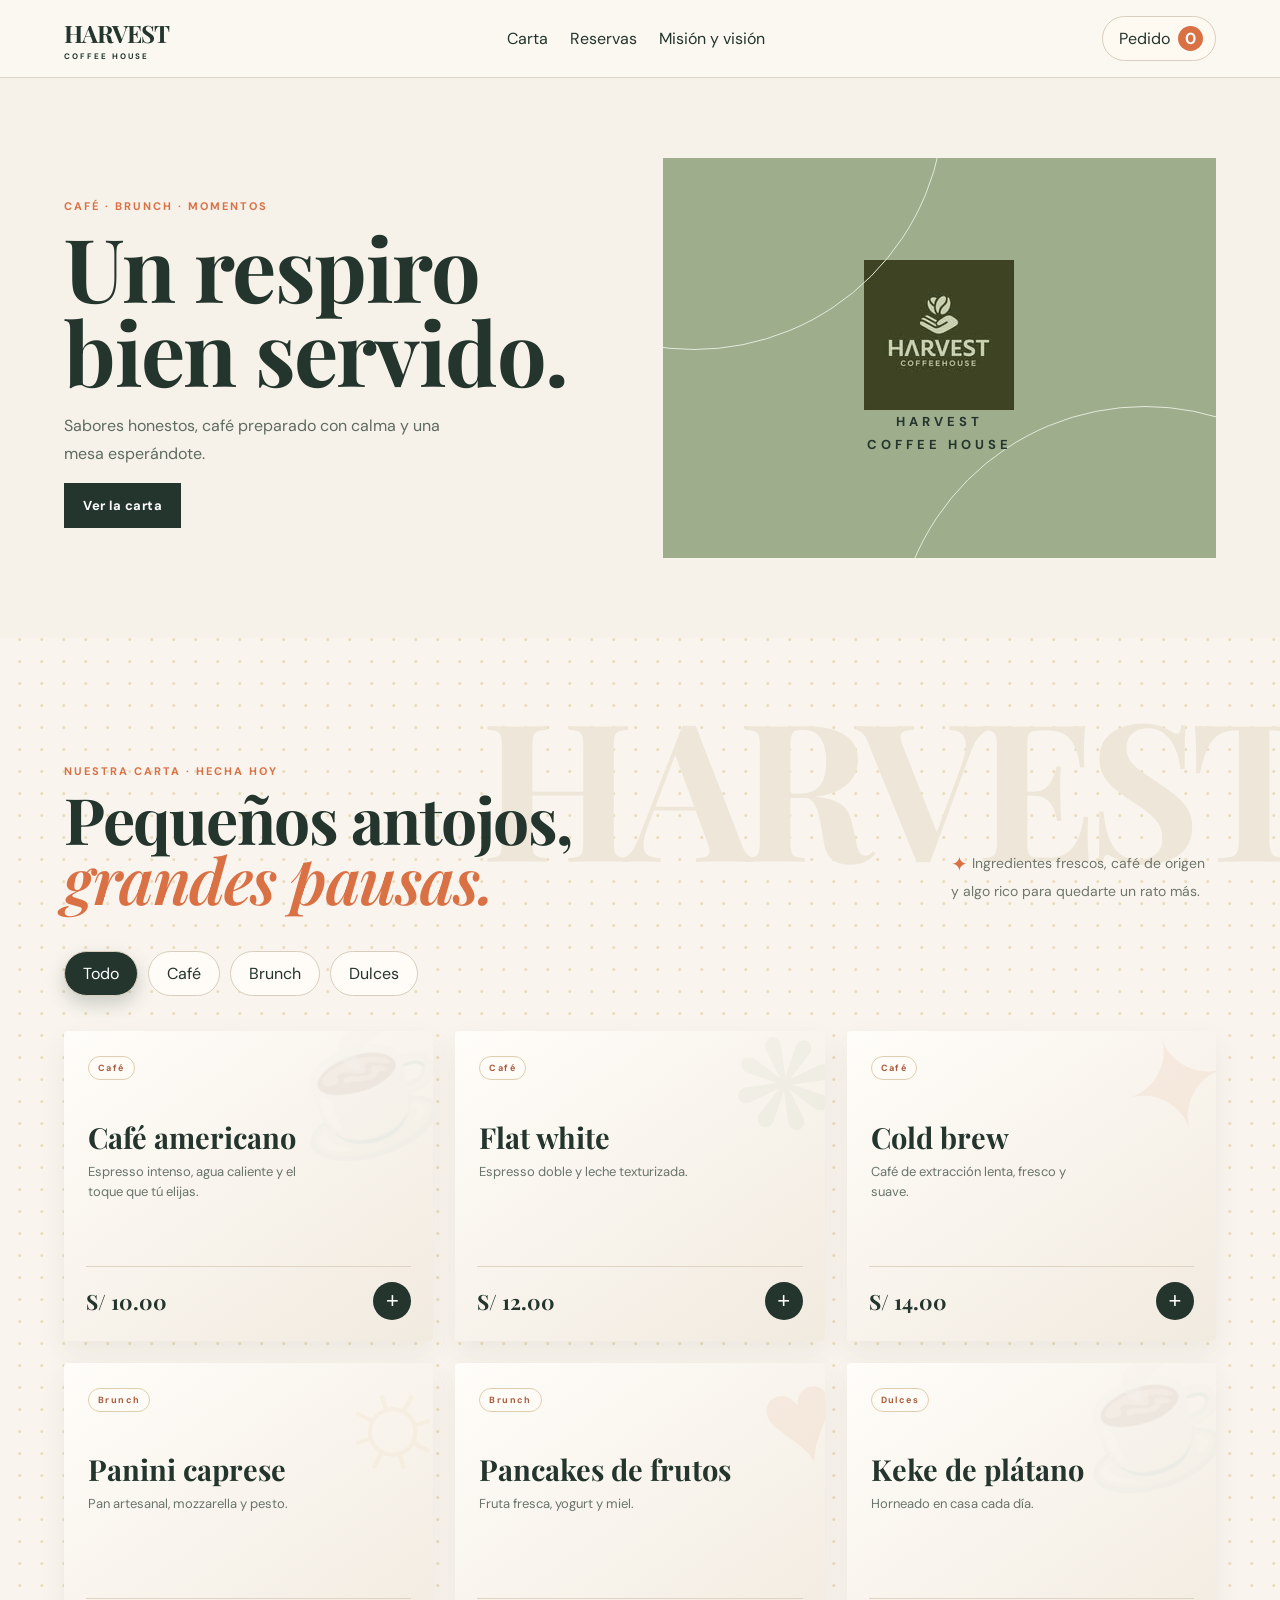
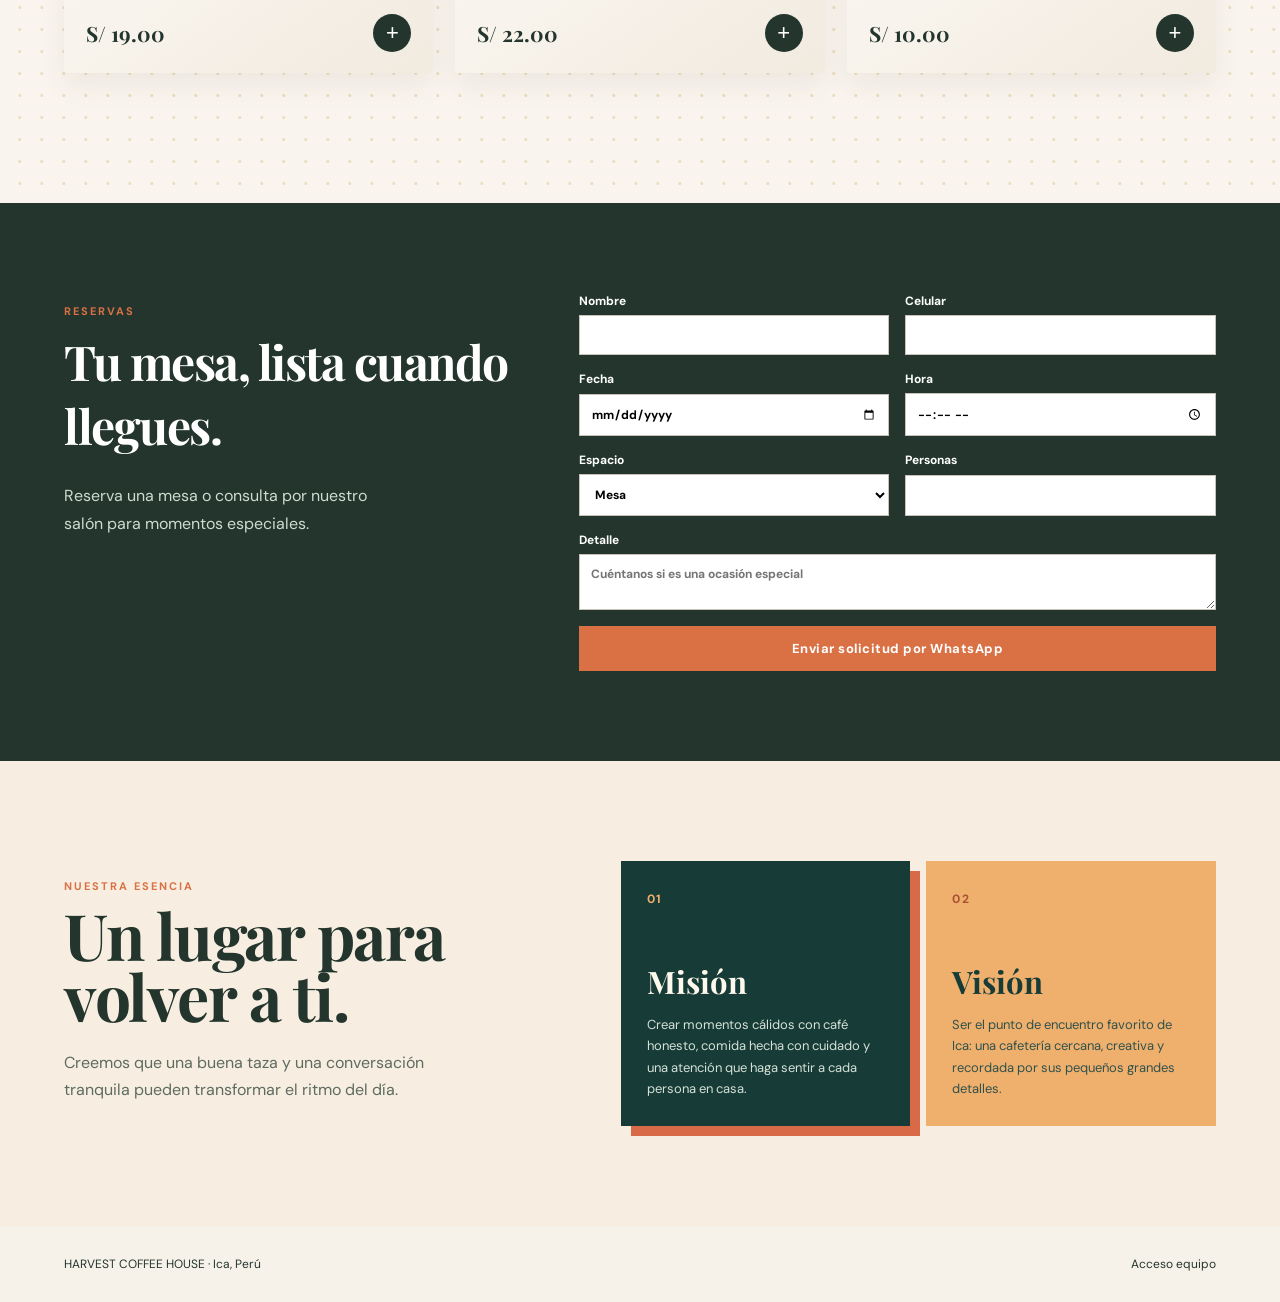
==== public/index.html @ 097f65af "Ajusta navegación e identidad de Harvest" ====
<!doctype html><html lang="es"><head><meta charset="utf-8"><meta name="viewport" content="width=device-width,initial-scale=1"><title>Harvest · Coffee House</title><link rel="stylesheet" href="style.css"><link rel="stylesheet" href="menu-premium.css"><link rel="stylesheet" href="order-flow.css?v=20260919-3"><link rel="stylesheet" href="mission.css?v=20260919-2"><script src="config.js"></script><script defer src="client.js?v=20260919-3"></script></head><body><header><a class="brand" href="#inicio">HARVEST<span>COFFEE HOUSE</span></a><nav><a href="#carta">Carta</a><a href="#reservas">Reservas</a><a href="#mision-vision">Misión y visión</a></nav><button class="cart-open" id="cart-open">Pedido <b id="cart-count">0</b></button></header><main><section id="inicio" class="hero"><div><p class="eyebrow">CAFÉ · BRUNCH · MOMENTOS</p><h1>Un respiro<br>bien servido.</h1><p>Sabores honestos, café preparado con calma y una mesa esperándote.</p><a class="button" href="#carta">Ver la carta</a></div><div class="hero-art"><img class="brand-profile" src="harvest-profile.jpg" alt="Logo de Harvest Coffee House"><i>HARVEST<br>COFFEE HOUSE</i></div></section><section id="carta" class="menu-section"><div class="menu-top"><div><p class="eyebrow">NUESTRA CARTA · HECHA HOY</p><h2>Pequeños antojos,<br><em>grandes pausas.</em></h2></div><p class="menu-note"><span>✦</span> Ingredientes frescos, café de origen y algo rico para quedarte un rato más.</p></div><div class="filters" id="filters"></div><div class="menu-grid" id="menu"><p>Cargando carta…</p></div></section><section id="reservas" class="booking"><div><p class="eyebrow">RESERVAS</p><h2>Tu mesa, lista cuando llegues.</h2><p>Reserva una mesa o consulta por nuestro salón para momentos especiales.</p></div><form id="booking-form"><label>Nombre<input name="nombre" required maxlength="100"></label><label>Celular<input name="telefono" inputmode="tel" required maxlength="15"></label><label>Fecha<input name="fecha" type="date" required></label><label>Hora<input name="hora" type="time" required></label><label>Espacio<select name="tipo"><option value="mesa">Mesa</option><option value="salon">Salón completo</option></select></label><label>Personas<input name="personas" type="number" min="1" max="100" required></label><label class="wide">Detalle<textarea name="detalle" maxlength="400" placeholder="Cuéntanos si es una ocasión especial"></textarea></label><button class="button">Enviar solicitud por WhatsApp</button></form></section><section id="mision-vision" class="mission"><div><p class="eyebrow">NUESTRA ESENCIA</p><h2>Un lugar para<br>volver a ti.</h2><p>Creemos que una buena taza y una conversación tranquila pueden transformar el ritmo del día.</p></div><div class="mission-cards"><article><span>01</span><h3>Misión</h3><p>Crear momentos cálidos con café honesto, comida hecha con cuidado y una atención que haga sentir a cada persona en casa.</p></article><article><span>02</span><h3>Visión</h3><p>Ser el punto de encuentro favorito de Ica: una cafetería cercana, creativa y recordada por sus pequeños grandes detalles.</p></article></div></section></main><footer>HARVEST COFFEE HOUSE · Ica, Perú <a href="admin.html">Acceso equipo</a></footer><aside class="cart" id="cart" hidden><div class="cart-head"><h2>Tu pedido</h2><button id="cart-close" aria-label="Cerrar carrito">×</button></div><div id="cart-items"></div><p class="cart-total">Total estimado <strong id="cart-total">S/ 0.00</strong></p><section id="checkout-details" hidden><label>Tu nombre<input id="order-name" maxlength="100" placeholder="Opcional"></label><div id="service-options" class="checkout-options"><p>¿Cómo deseas tu pedido?</p><div class="choice-row"><label><input type="radio" name="service" value="En mesa" checked> En mesa</label><label><input type="radio" name="service" value="Para llevar"> Para llevar</label></div><label id="table-field">Número de mesa<input id="table-number" inputmode="numeric" maxlength="8" placeholder="Ej. 04"></label><p>Método de pago</p><div class="choice-row"><label><input type="radio" name="payment" value="Yape" checked> Yape</label><label><input type="radio" name="payment" value="Plin"> Plin</label><label><input type="radio" name="payment" value="Efectivo"> Efectivo</label></div></div></section><button class="button" id="send-order" disabled>Revisar pedido</button><small>Revisarás tu pedido antes de abrir WhatsApp.</small></aside><dialog id="customizer" class="order-dialog"><form id="customizer-form"><button type="button" class="dialog-close" id="customizer-cancel" aria-label="Cerrar">×</button><p class="eyebrow">PERSONALIZA TU BEBIDA</p><h2 id="customizer-title"></h2><p id="customizer-price"></p><div class="option-grid"><fieldset><legend>Temperatura</legend><label><input type="radio" name="temperature" value="Caliente" checked> Caliente</label><label><input type="radio" name="temperature" value="Frío"> Frío</label></fieldset><fieldset><legend>Tamaño</legend><label><input type="radio" name="size" value="Mediano" checked> Mediano</label><label><input type="radio" name="size" value="Grande"> Grande + S/ 3</label></fieldset><fieldset><legend>Tipo de leche</legend><label><input type="radio" name="milk" value="Sin leche" checked> Sin leche</label><label><input type="radio" name="milk" value="Leche entera"> Entera</label><label><input type="radio" name="milk" value="Leche vegetal"> Vegetal + S/ 2</label></fieldset><fieldset><legend>Dulzor</legend><label><input type="radio" name="sugar" value="Sin azúcar" checked> Sin azúcar</label><label><input type="radio" name="sugar" value="Con azúcar"> Con azúcar</label></fieldset><fieldset><legend>Adicionales <small>(elige todos los que quieras)</small></legend><label><input type="checkbox" name="extras" value="Shot extra"> Shot extra + S/ 2</label><label><input type="checkbox" name="extras" value="Crema batida"> Crema batida + S/ 1.50</label></fieldset></div><button class="button" type="submit">Añadir al carrito</button></form></dialog><dialog id="confirm-order" class="confirm-dialog"><p class="eyebrow">TODO LISTO</p><h2>¿Enviar este pedido?</h2><p id="confirmation-summary"></p><p class="confirm-note">Abriremos WhatsApp con el detalle completo para que lo confirmes con Harvest.</p><div><button class="button secondary" id="confirmation-cancel">Seguir editando</button><button class="button" id="confirmation-send">Sí, abrir WhatsApp</button></div></dialog><div id="toast" class="toast" hidden aria-live="polite"></div></body></html>
---- public/style.css ----
@import url('https://fonts.googleapis.com/css2?family=DM+Sans:wght@400;500;700&family=Playfair+Display:wght@600;700&display=swap');:root{--ink:#23352d;--cream:#f7f2e9;--sage:#9eae8d;--moss:#53644a;--orange:#d97145;--line:#ded6c9}*{box-sizing:border-box}body{margin:0;background:var(--cream);color:var(--ink);font:16px 'DM Sans',sans-serif}header,main>section,footer{padding-left:max(5vw,24px);padding-right:max(5vw,24px)}header{height:78px;display:flex;align-items:center;justify-content:space-between;border-bottom:1px solid var(--line);background:#fbf8f2;position:sticky;top:0;z-index:5}.brand{color:var(--ink);font:700 24px 'Playfair Display';text-decoration:none;letter-spacing:-1px}.brand span{font:700 8px 'DM Sans';letter-spacing:2px;display:block;margin-top:2px}nav{display:flex;gap:22px}nav a,footer a{color:inherit;text-decoration:none}.cart-open,.filters button{border:0;background:transparent;color:var(--ink);font:inherit;cursor:pointer}.cart-open b{background:var(--orange);color:white;border-radius:20px;padding:2px 7px}.hero{min-height:560px;display:grid;grid-template-columns:1fr 1fr;align-items:center;gap:45px}.eyebrow{font-size:11px;font-weight:700;letter-spacing:2px;color:var(--orange)}h1,h2{font-family:'Playfair Display';letter-spacing:-1.5px}h1{font-size:clamp(48px,7vw,88px);line-height:.95;margin:12px 0 20px}h2{font-size:clamp(32px,4vw,48px);margin:8px 0 25px}.hero p:not(.eyebrow){max-width:390px;color:#5e6b60;line-height:1.7}.button{display:inline-block;border:0;border-radius:0;padding:14px 19px;background:var(--ink);color:#fff;font:700 13px 'DM Sans';letter-spacing:.5px;cursor:pointer;text-decoration:none}.hero-art{height:400px;background:var(--sage);display:grid;place-content:center;text-align:center;position:relative;overflow:hidden}.hero-art:before,.hero-art:after{content:'';position:absolute;border:1px solid #e4e9d9;border-radius:50%;width:500px;height:500px}.hero-art:before{top:-310px;left:-220px}.hero-art:after{bottom:-350px;right:-180px}.hero-art span{font-size:120px;position:relative;z-index:1}.hero-art i{font:700 13px 'DM Sans';letter-spacing:4px;font-style:normal;line-height:1.8;position:relative;z-index:1}.menu-section{padding-top:90px;padding-bottom:100px;background:#fbf8f2}.filters{display:flex;gap:9px;flex-wrap:wrap;margin-bottom:30px}.filters button{padding:8px 14px;border:1px solid var(--line)}.filters button.active{background:var(--ink);color:#fff}.menu-grid{display:grid;grid-template-columns:repeat(3,1fr);gap:18px}.product{border:1px solid var(--line);padding:22px;background:#fff}.product .tag{font-size:10px;letter-spacing:1px;color:var(--orange);font-weight:700}.product h3{font:700 23px 'Playfair Display';margin:12px 0 6px}.product p{color:#69746b;font-size:13px;min-height:38px}.product footer{padding:15px 0 0;display:flex;justify-content:space-between;align-items:center}.product button{border:0;background:var(--sage);padding:8px 12px;cursor:pointer}.booking{background:var(--ink);color:#fff;padding-top:90px;padding-bottom:90px;display:grid;grid-template-columns:1fr 1.4fr;gap:60px}.booking p:not(.eyebrow){color:#cfdbcf;max-width:340px;line-height:1.7}.booking form{display:grid;grid-template-columns:1fr 1fr;gap:16px}.booking label,.cart label,.auth label{display:grid;gap:6px;font-size:12px;font-weight:700}.booking .wide{grid-column:1/-1}.booking input,.booking select,.booking textarea,.cart input,.auth input,#fields input,#fields select,#fields textarea{border:1px solid #c8c2b8;background:#fff;padding:11px;width:100%;font:inherit}.booking .button{grid-column:1/-1;background:var(--orange)}footer{padding-top:30px;padding-bottom:30px;display:flex;justify-content:space-between;font-size:12px}.cart{position:fixed;z-index:8;right:0;top:0;width:min(430px,100%);height:100vh;background:#fff;padding:25px;box-shadow:-10px 0 30px #0002}.cart-head{display:flex;justify-content:space-between;align-items:center;border-bottom:1px solid var(--line);padding-bottom:12px}.cart-head h2{font-size:30px;margin:0}.cart-head button{border:0;background:none;font-size:28px;cursor:pointer}.cart-row{display:flex;justify-content:space-between;gap:10px;padding:14px 0;border-bottom:1px solid var(--line)}.cart-row button{border:0;background:none;color:#b34b38;cursor:pointer}.cart-total{font-size:17px}.cart-total strong{float:right}.cart small{display:block;margin-top:12px;color:#69746b}.admin-body{background:#eef0e9}.auth{width:min(430px,90vw);margin:12vh auto}.auth h1{font-size:48px}.auth form,#fields{display:grid;gap:16px}.sidebar{position:fixed;inset:0 auto 0 0;width:245px;background:var(--ink);color:#fff;padding:30px;display:flex;flex-direction:column}.sidebar .brand{color:#fff}.sidebar nav{display:grid;gap:5px;margin-top:30px}.sidebar nav button,.sidebar>button{border:0;background:transparent;color:#d7e1d5;text-align:left;padding:10px;cursor:pointer;font:inherit}.sidebar nav button.active{background:#ffffff17;color:#fff}.sidebar>button{margin-top:auto}.dashboard{margin-left:245px;padding:40px;max-width:1500px}.dashboard header{position:static;background:transparent;height:auto;padding:0 0 35px;border:0}.dashboard h1{font-size:46px;margin:4px 0}.metrics{display:grid;grid-template-columns:repeat(4,1fr);gap:16px}.metric,.panel{background:#fff;padding:22px;border:1px solid #d9ded5}.metric span{font-size:12px;color:#69746b}.metric strong{display:block;font:700 30px 'Playfair Display';margin-top:14px}.panel{margin-top:20px}.panel table{width:100%;border-collapse:collapse;font-size:13px}.panel th,.panel td{text-align:left;padding:12px;border-bottom:1px solid #edf0eb}.panel button{border:0;background:#e4eadf;padding:7px;cursor:pointer}dialog{border:0;padding:28px;width:min(500px,94vw)}dialog::backdrop{background:#0007}@media(max-width:760px){header nav{display:none}.hero,.booking{grid-template-columns:1fr}.hero{padding-top:40px;padding-bottom:40px}.hero-art{height:250px}.menu-grid{grid-template-columns:1fr}.booking form{grid-template-columns:1fr}.metrics{grid-template-columns:1fr 1fr}.sidebar{position:static;width:auto}.dashboard{margin:0;padding:22px}.sidebar nav{display:flex;overflow:auto}.sidebar>button{margin-top:10px}#app{display:block}}
---- public/menu-premium.css ----
.menu-section{position:relative;overflow:hidden;padding-top:115px;padding-bottom:130px;background:radial-gradient(circle at 90% 7%,#eadcbd 0 1px,transparent 2px) 0 0/22px 22px,#f9f5ee}.menu-section:before{content:'HARVEST';position:absolute;right:-28px;top:48px;color:#eee6d9;font:700 clamp(80px,15vw,220px)/1 'Playfair Display';letter-spacing:-10px;pointer-events:none}.menu-top{position:relative;z-index:1;display:flex;justify-content:space-between;align-items:end;gap:40px;margin-bottom:42px}.menu-top h2{font-size:clamp(42px,5vw,72px);line-height:.94;margin:10px 0 0}.menu-top h2 em{color:var(--orange);font-weight:600}.menu-note{max-width:265px;margin:0 0 7px;color:#6f766a;line-height:1.6;font-size:14px}.menu-note span{color:var(--orange);font-size:20px;vertical-align:middle}.filters{position:relative;z-index:1;gap:10px;margin-bottom:35px}.filters button{border-radius:999px;border:1px solid #d8cebd;background:#fffcf7;padding:11px 18px;transition:.25s transform,.25s background,.25s box-shadow}.filters button:hover{transform:translateY(-2px);box-shadow:0 7px 14px #514b3b14}.filters button.active{background:var(--ink);box-shadow:0 8px 18px #23352d36}.menu-grid{position:relative;z-index:1;gap:22px}.product{position:relative;overflow:hidden;min-height:310px;border:0;border-radius:4px;padding:24px;background:linear-gradient(145deg,#fffdf9,#f1eadf);box-shadow:0 12px 28px #453a2512;transition:transform .35s cubic-bezier(.2,.8,.2,1),box-shadow .35s;animation:menuIn .55s both}.product:nth-child(2){animation-delay:.07s}.product:nth-child(3){animation-delay:.14s}.product:nth-child(4){animation-delay:.21s}.product:nth-child(5){animation-delay:.28s}.product:before{content:'☕';position:absolute;right:-14px;top:-28px;font-size:128px;opacity:.08;transform:rotate(-17deg);transition:transform .45s}.product:nth-child(2):before{content:'❋';color:#9eae8d}.product:nth-child(3):before{content:'✦';color:#d97145}.product:nth-child(4):before{content:'☼';color:#e0b669}.product:nth-child(5):before{content:'♥';color:#d97145}.product:hover{transform:translateY(-9px) rotate(-.25deg);box-shadow:0 25px 45px #453a2522}.product:hover:before{transform:rotate(7deg) scale(1.12)}.product .tag{position:relative;z-index:1;display:inline-flex;border:1px solid #dfcdae;border-radius:20px;padding:5px 9px;background:#fffcf8;color:#a95c3d;font-size:9px;letter-spacing:1.4px}.product h3{position:relative;z-index:1;font-size:29px;line-height:1;margin:43px 0 10px}.product p{position:relative;z-index:1;max-width:235px;margin:0;line-height:1.55}.product footer{position:absolute;z-index:1;right:22px;bottom:21px;left:22px;border-top:1px solid #dfd4c3;padding:15px 0 0}.product footer strong{font:700 21px 'Playfair Display'}.product button{border-radius:50%;width:38px;height:38px;padding:0;background:var(--ink);color:#fff;font-size:0;transition:transform .25s,background .25s}.product button:after{content:'+';font-size:22px;font-weight:400}.product button:hover{background:var(--orange);transform:rotate(90deg) scale(1.08)}.cart-open{display:flex;align-items:center;gap:8px;border:1px solid #d8cebd;border-radius:999px!important;padding:9px 12px 9px 16px!important;background:#fffaf1!important;transition:transform .2s,box-shadow .2s}.cart-open:hover{transform:translateY(-2px);box-shadow:0 8px 15px #453a2518}.cart-open b{min-width:23px;text-align:center}.cart{background:#fffdf9;animation:cartIn .35s cubic-bezier(.2,.8,.2,1);box-shadow:-18px 0 48px #1d291b24}.cart .button{width:100%;background:var(--orange)}@keyframes menuIn{from{opacity:0;transform:translateY(24px)}to{opacity:1;transform:translateY(0)}}@keyframes cartIn{from{transform:translateX(100%)}to{transform:translateX(0)}}@media(max-width:760px){.menu-section{padding-top:75px;padding-bottom:80px}.menu-top{display:block}.menu-note{margin-top:20px}.product{min-height:270px}.product h3{margin-top:32px}}@media(prefers-reduced-motion:reduce){.product,.cart{animation:none}.product,.product:before,.filters button,.product button{transition:none}}
---- public/order-flow.css ----
.checkout-options{margin:20px 30px 0;padding-top:16px;border-top:1px solid #ded6c9}.checkout-options p{font-size:12px;font-weight:700;margin:0 0 9px}.choice-row{display:flex;gap:12px;flex-wrap:wrap;margin-bottom:15px}.choice-row label,.checkout-options>label{font-size:12px}.checkout-options input[type="radio"]{width:auto;padding:0}.checkout-options>label input{margin-top:5px}.cart #checkout-details>label{margin:0 30px}.cart #send-order:disabled{opacity:.5;cursor:not-allowed}.order-dialog,.confirm-dialog{position:relative;border:0;border-radius:14px;background:#fffaf2;color:#23352d;box-shadow:0 24px 70px #0004}.order-dialog form{display:grid;gap:15px}.order-dialog h2,.confirm-dialog h2{margin:0;font-size:34px}.order-dialog p{margin:0;color:#69746b}.dialog-close{position:absolute;right:16px;top:14px;width:34px;height:34px;border:0;border-radius:50%;background:#ece3d5;font-size:22px;cursor:pointer}.option-grid{display:grid;grid-template-columns:1fr 1fr;gap:10px}.option-grid fieldset{margin:0;padding:11px;border:1px solid #ded6c9;border-radius:8px;display:grid;gap:7px}.option-grid legend{padding:0 4px;font:700 11px 'DM Sans';color:#d97145}.option-grid label{font-size:12px}.option-grid input{accent-color:#23352d}.order-dialog .button{width:100%;border-radius:999px}.confirm-dialog p{color:#5e6b60;line-height:1.5}.confirm-dialog>div{display:flex;gap:10px;flex-wrap:wrap;margin-top:20px}.confirm-dialog .button{border-radius:999px}.confirm-dialog .secondary{background:#e8dfd2;color:#23352d}.toast{position:fixed;z-index:20;right:24px;bottom:24px;background:#23352d;color:#fff;padding:14px 18px;border-radius:999px;box-shadow:0 12px 28px #0003;animation:toast-in .25s ease-out}@keyframes toast-in{from{transform:translateY(12px);opacity:0}to{transform:translateY(0);opacity:1}}@media(max-width:760px){.option-grid{grid-template-columns:1fr}.checkout-options,.cart #checkout-details>label{margin-left:25px;margin-right:25px}.toast{right:14px;bottom:14px;left:14px;text-align:center}}
---- public/mission.css ----
.mission{display:grid;grid-template-columns:.9fr 1.1fr;gap:70px;align-items:center;padding-top:100px;padding-bottom:100px;background:#f7eee1}.mission h2{font-size:clamp(42px,5vw,70px);line-height:.96;margin:10px 0 22px}.mission>div>p:not(.eyebrow){max-width:380px;color:#5e6b60;line-height:1.7}.mission-cards{display:grid;grid-template-columns:1fr 1fr;gap:16px}.mission-cards article{min-height:250px;padding:26px;background:#173c37;color:#fff8ed;box-shadow:10px 10px 0 #d96a48}.mission-cards article+article{background:#efb06d;color:#173c37;box-shadow:none}.mission-cards span{font:700 12px 'DM Sans';letter-spacing:1.5px;color:#efb06d}.mission-cards article+article span{color:#a95035}.mission-cards h3{font:700 31px 'Playfair Display';margin:52px 0 12px}.mission-cards p{margin:0;font-size:13px;line-height:1.65;color:#d5e1d7}.mission-cards article+article p{color:#31514c}@media(max-width:760px){.mission{grid-template-columns:1fr;gap:36px;padding-top:75px;padding-bottom:75px}.mission-cards{grid-template-columns:1fr}.mission-cards article{min-height:0}.mission-cards h3{margin-top:32px}}
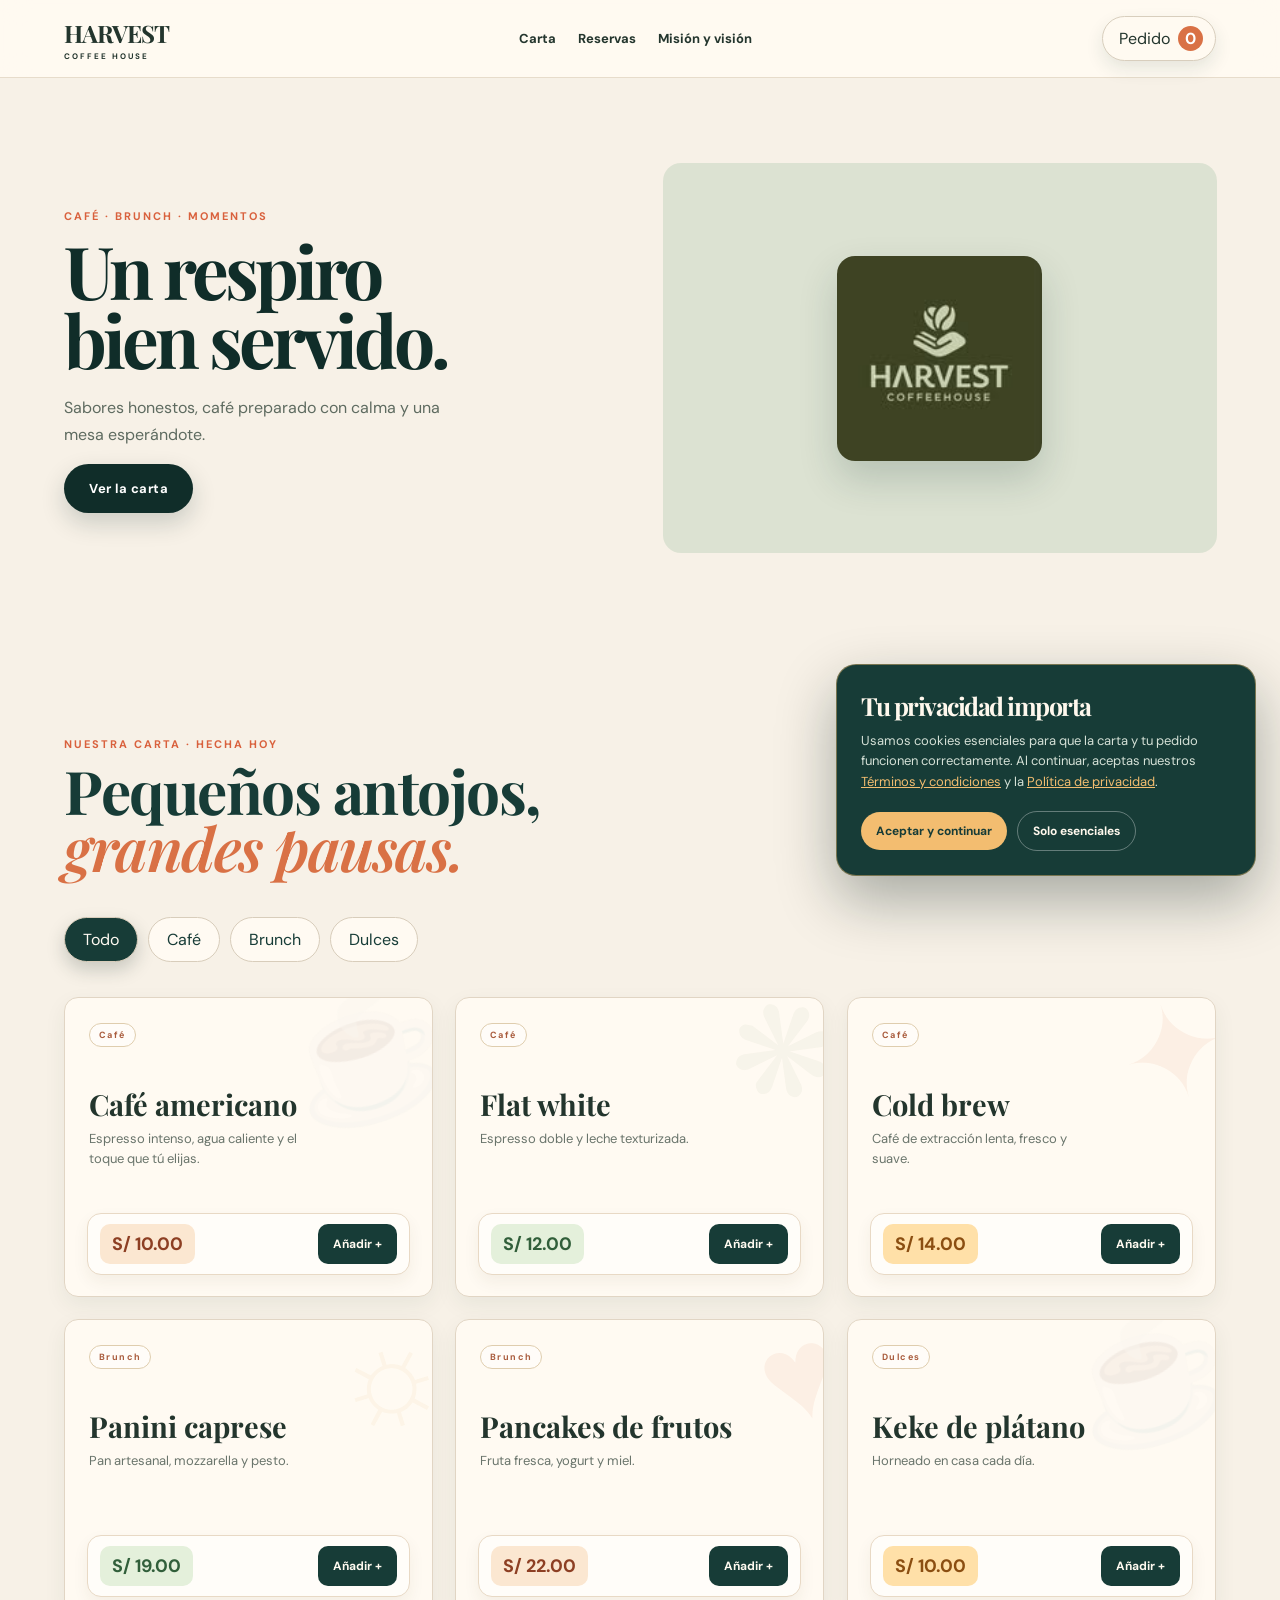
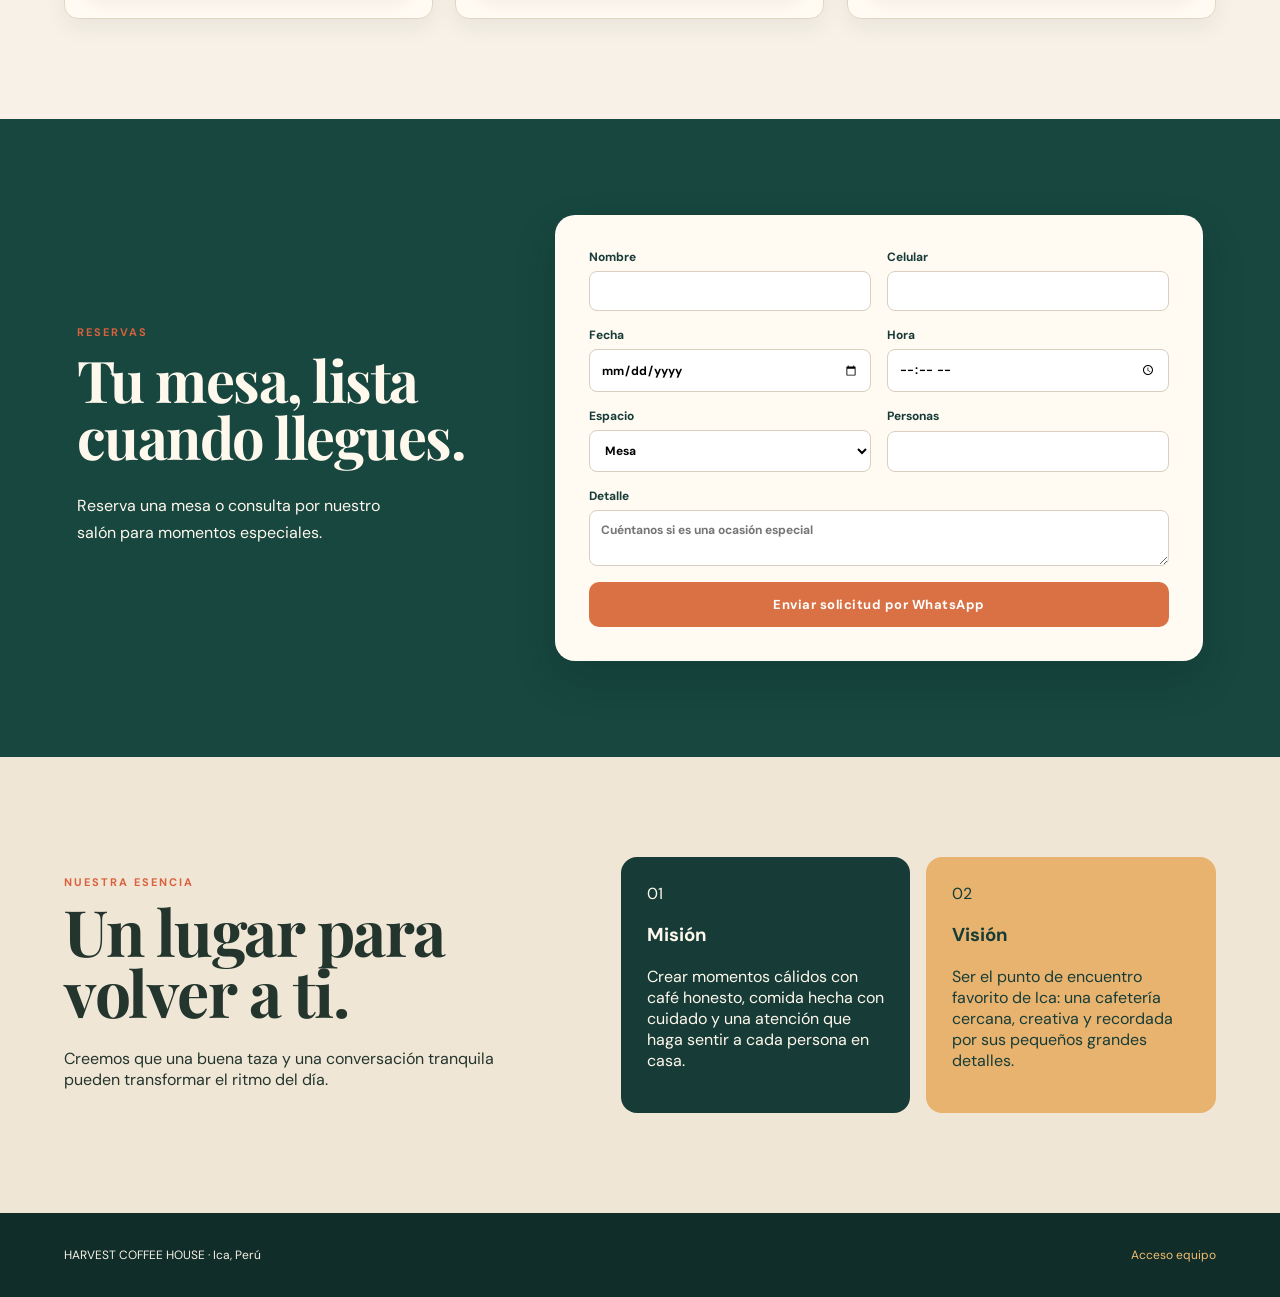
==== commit e5418663: "Fix cart viewport layout with CSP-compatible external CSS" ====
--- a/public/index.html
+++ b/public/index.html
@@ -1 +1 @@
-<!doctype html><html lang="es"><head><meta charset="utf-8"><meta name="viewport" content="width=device-width,initial-scale=1"><title>Harvest · Coffee House</title><link rel="stylesheet" href="style.css"><link rel="stylesheet" href="menu-premium.css"><link rel="stylesheet" href="order-flow.css?v=20260919-3"><link rel="stylesheet" href="mission.css?v=20260919-2"><script src="config.js"></script><script defer src="client.js?v=20260919-3"></script></head><body><header><a class="brand" href="#inicio">HARVEST<span>COFFEE HOUSE</span></a><nav><a href="#carta">Carta</a><a href="#reservas">Reservas</a><a href="#mision-vision">Misión y visión</a></nav><button class="cart-open" id="cart-open">Pedido <b id="cart-count">0</b></button></header><main><section id="inicio" class="hero"><div><p class="eyebrow">CAFÉ · BRUNCH · MOMENTOS</p><h1>Un respiro<br>bien servido.</h1><p>Sabores honestos, café preparado con calma y una mesa esperándote.</p><a class="button" href="#carta">Ver la carta</a></div><div class="hero-art"><img class="brand-profile" src="harvest-profile.jpg" alt="Logo de Harvest Coffee House"><i>HARVEST<br>COFFEE HOUSE</i></div></section><section id="carta" class="menu-section"><div class="menu-top"><div><p class="eyebrow">NUESTRA CARTA · HECHA HOY</p><h2>Pequeños antojos,<br><em>grandes pausas.</em></h2></div><p class="menu-note"><span>✦</span> Ingredientes frescos, café de origen y algo rico para quedarte un rato más.</p></div><div class="filters" id="filters"></div><div class="menu-grid" id="menu"><p>Cargando carta…</p></div></section><section id="reservas" class="booking"><div><p class="eyebrow">RESERVAS</p><h2>Tu mesa, lista cuando llegues.</h2><p>Reserva una mesa o consulta por nuestro salón para momentos especiales.</p></div><form id="booking-form"><label>Nombre<input name="nombre" required maxlength="100"></label><label>Celular<input name="telefono" inputmode="tel" required maxlength="15"></label><label>Fecha<input name="fecha" type="date" required></label><label>Hora<input name="hora" type="time" required></label><label>Espacio<select name="tipo"><option value="mesa">Mesa</option><option value="salon">Salón completo</option></select></label><label>Personas<input name="personas" type="number" min="1" max="100" required></label><label class="wide">Detalle<textarea name="detalle" maxlength="400" placeholder="Cuéntanos si es una ocasión especial"></textarea></label><button class="button">Enviar solicitud por WhatsApp</button></form></section><section id="mision-vision" class="mission"><div><p class="eyebrow">NUESTRA ESENCIA</p><h2>Un lugar para<br>volver a ti.</h2><p>Creemos que una buena taza y una conversación tranquila pueden transformar el ritmo del día.</p></div><div class="mission-cards"><article><span>01</span><h3>Misión</h3><p>Crear momentos cálidos con café honesto, comida hecha con cuidado y una atención que haga sentir a cada persona en casa.</p></article><article><span>02</span><h3>Visión</h3><p>Ser el punto de encuentro favorito de Ica: una cafetería cercana, creativa y recordada por sus pequeños grandes detalles.</p></article></div></section></main><footer>HARVEST COFFEE HOUSE · Ica, Perú <a href="admin.html">Acceso equipo</a></footer><aside class="cart" id="cart" hidden><div class="cart-head"><h2>Tu pedido</h2><button id="cart-close" aria-label="Cerrar carrito">×</button></div><div id="cart-items"></div><p class="cart-total">Total estimado <strong id="cart-total">S/ 0.00</strong></p><section id="checkout-details" hidden><label>Tu nombre<input id="order-name" maxlength="100" placeholder="Opcional"></label><div id="service-options" class="checkout-options"><p>¿Cómo deseas tu pedido?</p><div class="choice-row"><label><input type="radio" name="service" value="En mesa" checked> En mesa</label><label><input type="radio" name="service" value="Para llevar"> Para llevar</label></div><label id="table-field">Número de mesa<input id="table-number" inputmode="numeric" maxlength="8" placeholder="Ej. 04"></label><p>Método de pago</p><div class="choice-row"><label><input type="radio" name="payment" value="Yape" checked> Yape</label><label><input type="radio" name="payment" value="Plin"> Plin</label><label><input type="radio" name="payment" value="Efectivo"> Efectivo</label></div></div></section><button class="button" id="send-order" disabled>Revisar pedido</button><small>Revisarás tu pedido antes de abrir WhatsApp.</small></aside><dialog id="customizer" class="order-dialog"><form id="customizer-form"><button type="button" class="dialog-close" id="customizer-cancel" aria-label="Cerrar">×</button><p class="eyebrow">PERSONALIZA TU BEBIDA</p><h2 id="customizer-title"></h2><p id="customizer-price"></p><div class="option-grid"><fieldset><legend>Temperatura</legend><label><input type="radio" name="temperature" value="Caliente" checked> Caliente</label><label><input type="radio" name="temperature" value="Frío"> Frío</label></fieldset><fieldset><legend>Tamaño</legend><label><input type="radio" name="size" value="Mediano" checked> Mediano</label><label><input type="radio" name="size" value="Grande"> Grande + S/ 3</label></fieldset><fieldset><legend>Tipo de leche</legend><label><input type="radio" name="milk" value="Sin leche" checked> Sin leche</label><label><input type="radio" name="milk" value="Leche entera"> Entera</label><label><input type="radio" name="milk" value="Leche vegetal"> Vegetal + S/ 2</label></fieldset><fieldset><legend>Dulzor</legend><label><input type="radio" name="sugar" value="Sin azúcar" checked> Sin azúcar</label><label><input type="radio" name="sugar" value="Con azúcar"> Con azúcar</label></fieldset><fieldset><legend>Adicionales <small>(elige todos los que quieras)</small></legend><label><input type="checkbox" name="extras" value="Shot extra"> Shot extra + S/ 2</label><label><input type="checkbox" name="extras" value="Crema batida"> Crema batida + S/ 1.50</label></fieldset></div><button class="button" type="submit">Añadir al carrito</button></form></dialog><dialog id="confirm-order" class="confirm-dialog"><p class="eyebrow">TODO LISTO</p><h2>¿Enviar este pedido?</h2><p id="confirmation-summary"></p><p class="confirm-note">Abriremos WhatsApp con el detalle completo para que lo confirmes con Harvest.</p><div><button class="button secondary" id="confirmation-cancel">Seguir editando</button><button class="button" id="confirmation-send">Sí, abrir WhatsApp</button></div></dialog><div id="toast" class="toast" hidden aria-live="polite"></div></body></html>
+<!doctype html><html lang="es"><head><meta charset="utf-8"><meta name="viewport" content="width=device-width,initial-scale=1"><title>Harvest · Coffee House</title><link rel="stylesheet" href="style.css"><link rel="stylesheet" href="menu-premium.css"><link rel="stylesheet" href="order-flow.css?v=20260919-3"><link rel="stylesheet" href="mission.css?v=20260919-2"><script src="config.js"></script><script defer src="client.js?v=20260925-3"></script><link rel="stylesheet" href="motion.css?v=20260925-3"><link rel="stylesheet" href="cart-layout.css?v=20260925-3"></head><body><header><a class="brand" href="#inicio">HARVEST<span>COFFEE HOUSE</span></a><nav><a href="#carta">Carta</a><a href="#reservas">Reservas</a><a href="#mision-vision">Misión y visión</a></nav><button class="cart-open" id="cart-open">Pedido <b id="cart-count">0</b></button></header><main><section id="inicio" class="hero"><div><p class="eyebrow">CAFÉ · BRUNCH · MOMENTOS</p><h1>Un respiro<br>bien servido.</h1><p>Sabores honestos, café preparado con calma y una mesa esperándote.</p><a class="button" href="#carta">Ver la carta</a></div><div class="hero-art"><img class="brand-profile" src="harvest-profile.jpg" alt="Logo de Harvest Coffee House"><i>HARVEST<br>COFFEE HOUSE</i></div></section><section id="carta" class="menu-section"><div class="menu-top"><div><p class="eyebrow">NUESTRA CARTA · HECHA HOY</p><h2>Pequeños antojos,<br><em>grandes pausas.</em></h2></div><p class="menu-note"><span>✦</span> Ingredientes frescos, café de origen y algo rico para quedarte un rato más.</p></div><div class="filters" id="filters"></div><div class="menu-grid" id="menu"><p>Cargando carta…</p></div></section><section id="reservas" class="booking"><div><p class="eyebrow">RESERVAS</p><h2>Tu mesa, lista cuando llegues.</h2><p>Reserva una mesa o consulta por nuestro salón para momentos especiales.</p></div><form id="booking-form"><label>Nombre<input name="nombre" required maxlength="100"></label><label>Celular<input name="telefono" inputmode="tel" required maxlength="15"></label><label>Fecha<input name="fecha" type="date" required></label><label>Hora<input name="hora" type="time" required></label><label>Espacio<select name="tipo"><option value="mesa">Mesa</option><option value="salon">Salón completo</option></select></label><label>Personas<input name="personas" type="number" min="1" max="100" required></label><label class="wide">Detalle<textarea name="detalle" maxlength="400" placeholder="Cuéntanos si es una ocasión especial"></textarea></label><button class="button">Enviar solicitud por WhatsApp</button></form></section><section id="mision-vision" class="mission"><div><p class="eyebrow">NUESTRA ESENCIA</p><h2>Un lugar para<br>volver a ti.</h2><p>Creemos que una buena taza y una conversación tranquila pueden transformar el ritmo del día.</p></div><div class="mission-cards"><article><span>01</span><h3>Misión</h3><p>Crear momentos cálidos con café honesto, comida hecha con cuidado y una atención que haga sentir a cada persona en casa.</p></article><article><span>02</span><h3>Visión</h3><p>Ser el punto de encuentro favorito de Ica: una cafetería cercana, creativa y recordada por sus pequeños grandes detalles.</p></article></div></section></main><footer>HARVEST COFFEE HOUSE · Ica, Perú <a href="admin.html">Acceso equipo</a></footer><aside class="cart" id="cart" hidden><div class="cart-head"><h2>Tu pedido</h2><button id="cart-close" aria-label="Cerrar carrito">×</button></div><div id="cart-items"></div><p class="cart-total">Total estimado <strong id="cart-total">S/ 0.00</strong></p><section id="checkout-details" hidden><label>Tu nombre<input id="order-name" maxlength="100" placeholder="Opcional"></label><div id="service-options" class="checkout-options"><p>¿Cómo deseas tu pedido?</p><div class="choice-row"><label><input type="radio" name="service" value="En mesa" checked> En mesa</label><label><input type="radio" name="service" value="Para llevar"> Para llevar</label></div><label id="table-field">Número de mesa<input id="table-number" inputmode="numeric" maxlength="8" placeholder="Ej. 04"></label><p>Método de pago</p><div class="choice-row"><label><input type="radio" name="payment" value="Yape" checked> Yape</label><label><input type="radio" name="payment" value="Plin"> Plin</label><label><input type="radio" name="payment" value="Efectivo"> Efectivo</label></div></div></section><button class="button" id="send-order" disabled>Revisar pedido</button><small>Revisarás tu pedido antes de abrir WhatsApp.</small></aside><dialog id="customizer" class="order-dialog"><form id="customizer-form"><button type="button" class="dialog-close" id="customizer-cancel" aria-label="Cerrar">×</button><p class="eyebrow">PERSONALIZA TU BEBIDA</p><h2 id="customizer-title"></h2><p id="customizer-price"></p><div class="option-grid"><fieldset><legend>Temperatura</legend><label><input type="radio" name="temperature" value="Caliente" checked> Caliente</label><label><input type="radio" name="temperature" value="Frío"> Frío</label></fieldset><fieldset><legend>Tamaño</legend><label><input type="radio" name="size" value="Mediano" checked> Mediano</label><label><input type="radio" name="size" value="Grande"> Grande + S/ 3</label></fieldset><fieldset><legend>Tipo de leche</legend><label><input type="radio" name="milk" value="Sin leche" checked> Sin leche</label><label><input type="radio" name="milk" value="Leche entera"> Entera</label><label><input type="radio" name="milk" value="Leche vegetal"> Vegetal + S/ 2</label></fieldset><fieldset><legend>Dulzor</legend><label><input type="radio" name="sugar" value="Sin azúcar" checked> Sin azúcar</label><label><input type="radio" name="sugar" value="Con azúcar"> Con azúcar</label></fieldset><fieldset><legend>Adicionales <small>(elige todos los que quieras)</small></legend><label><input type="checkbox" name="extras" value="Shot extra"> Shot extra + S/ 2</label><label><input type="checkbox" name="extras" value="Crema batida"> Crema batida + S/ 1.50</label></fieldset></div><button class="button" type="submit">Añadir al carrito</button></form></dialog><dialog id="confirm-order" class="confirm-dialog"><p class="eyebrow">TODO LISTO</p><h2>¿Enviar este pedido?</h2><p id="confirmation-summary"></p><p class="confirm-note">Abriremos WhatsApp con el detalle completo para que lo confirmes con Harvest.</p><div><button class="button secondary" id="confirmation-cancel">Seguir editando</button><button class="button" id="confirmation-send">Sí, abrir WhatsApp</button></div></dialog><div id="toast" class="toast" hidden aria-live="polite"></div></body></html>
--- a/public/mission.css
+++ b/public/mission.css
@@ -1 +1,7 @@
-.mission{display:grid;grid-template-columns:.9fr 1.1fr;gap:70px;align-items:center;padding-top:100px;padding-bottom:100px;background:#f7eee1}.mission h2{font-size:clamp(42px,5vw,70px);line-height:.96;margin:10px 0 22px}.mission>div>p:not(.eyebrow){max-width:380px;color:#5e6b60;line-height:1.7}.mission-cards{display:grid;grid-template-columns:1fr 1fr;gap:16px}.mission-cards article{min-height:250px;padding:26px;background:#173c37;color:#fff8ed;box-shadow:10px 10px 0 #d96a48}.mission-cards article+article{background:#efb06d;color:#173c37;box-shadow:none}.mission-cards span{font:700 12px 'DM Sans';letter-spacing:1.5px;color:#efb06d}.mission-cards article+article span{color:#a95035}.mission-cards h3{font:700 31px 'Playfair Display';margin:52px 0 12px}.mission-cards p{margin:0;font-size:13px;line-height:1.65;color:#d5e1d7}.mission-cards article+article p{color:#31514c}@media(max-width:760px){.mission{grid-template-columns:1fr;gap:36px;padding-top:75px;padding-bottom:75px}.mission-cards{grid-template-columns:1fr}.mission-cards article{min-height:0}.mission-cards h3{margin-top:32px}}
+@import url('redesign.css');
+@import url('polish.css');
+@import url('button-fix.css');
+@import url('reservation-fix.css');
+@import url('consent.css');
+@import url('final-polish.css');
+@import url('price-fix.css');
--- a/public/motion.css
+++ b/public/motion.css
@@ -0,0 +1,2 @@
+/* Movimiento sutil: acompaña las acciones sin retrasar el pedido. */
+:root{--motion-fast:180ms;--motion:420ms;--motion-ease:cubic-bezier(.2,.75,.25,1)}body{overflow-x:hidden}header{transition:box-shadow var(--motion),background var(--motion)}header:hover{box-shadow:0 10px 28px #102d2910}.brand{transition:transform var(--motion-fast) var(--motion-ease),color var(--motion-fast)}.brand:hover{transform:translateY(-2px) rotate(-1deg);color:var(--coral)}header nav a{transition:color var(--motion-fast) ease}header nav a:hover,header nav a.is-active{color:var(--coral)}header nav a.is-active:after{transform:scaleX(1)}.hero>div:first-child>*{animation:hero-copy-in .7s var(--motion-ease) both}.hero>div:first-child>.eyebrow{animation-delay:.08s}.hero>div:first-child>h1{animation-delay:.16s}.hero>div:first-child>p:not(.eyebrow){animation-delay:.25s}.hero>div:first-child>.button{animation-delay:.34s}.hero-art{animation:hero-art-in .8s .12s var(--motion-ease) both}.hero-art:before,.hero-art:after{animation:orb-drift 12s ease-in-out infinite alternate}.hero-art:after{animation-delay:-5s}.button{position:relative;isolation:isolate;overflow:hidden;transition:transform var(--motion-fast) var(--motion-ease),box-shadow var(--motion-fast),background var(--motion-fast),color var(--motion-fast)}.button:before{content:'';position:absolute;z-index:-1;inset:0;background:#fff;transform:translateX(-105%) skewX(-18deg);transition:transform .45s var(--motion-ease)}.button:hover:before{transform:translateX(105%) skewX(-18deg)}.button:active{transform:translateY(1px) scale(.98)!important}.filters button:active,.product button:active,.cart-open:active{transform:scale(.94)!important}.product{will-change:transform}.product:nth-child(6n+1){animation-delay:.03s}.product:nth-child(6n+2){animation-delay:.1s}.product:nth-child(6n+3){animation-delay:.17s}.product:nth-child(6n+4){animation-delay:.24s}.product:nth-child(6n+5){animation-delay:.31s}.product:nth-child(6n){animation-delay:.38s}.product footer strong{transition:transform var(--motion-fast),color var(--motion-fast)}.product:hover footer strong{transform:translateX(3px);color:var(--coral)}input,select,textarea{transition:border-color var(--motion-fast),box-shadow var(--motion-fast),transform var(--motion-fast),background var(--motion-fast)}input:focus,select:focus,textarea:focus{outline:0;border-color:var(--gold)!important;box-shadow:0 0 0 4px #f3bd7040;transform:translateY(-1px);background:#fffdf9}.booking label{transition:transform var(--motion-fast)}.booking label:focus-within{transform:translateY(-2px)}.booking form .button:hover{box-shadow:0 12px 24px #0003}.reveal{opacity:0;transform:translateY(28px);transition:opacity .65s var(--motion-ease),transform .65s var(--motion-ease)}.reveal.is-visible{opacity:1;transform:none}.mission-cards article{overflow:hidden}.mission-cards article span{display:inline-block;transition:transform var(--motion),color var(--motion)}.mission-cards article:hover span{transform:translateX(6px) rotate(8deg);color:var(--gold)}.cart{display:block!important;transform:translateX(105%);opacity:.5;transition:transform .32s var(--motion-ease),opacity .22s ease}.cart.cart-visible{transform:translateX(0);opacity:1}.cart-row{animation:row-in .28s var(--motion-ease) both}.cart-row button{transition:transform var(--motion-fast),color var(--motion-fast)}.cart-row button:hover{transform:translateX(-3px);color:var(--coral)}.count-pop{animation:count-pop .32s var(--motion-ease)}dialog{opacity:0;transform:translateY(16px) scale(.98);transition:opacity .22s ease,transform .22s var(--motion-ease),overlay .22s allow-discrete,display .22s allow-discrete}dialog[open]{opacity:1;transform:none}dialog::backdrop{opacity:0;transition:opacity .22s ease}dialog[open]::backdrop{opacity:1}.option-grid fieldset{transition:transform var(--motion-fast),border-color var(--motion-fast),box-shadow var(--motion-fast)}.option-grid fieldset:hover,.option-grid fieldset:focus-within{transform:translateY(-2px);border-color:var(--gold);box-shadow:0 8px 16px #102d2910}.toast{opacity:0;transform:translateY(18px) scale(.96)!important;transition:opacity .22s ease,transform .22s var(--motion-ease)}.toast.toast-visible{opacity:1;transform:translateY(0) scale(1)!important}@keyframes hero-copy-in{from{opacity:0;transform:translateY(24px)}to{opacity:1;transform:none}}@keyframes hero-art-in{from{opacity:0;transform:translate(22px,18px) rotate(2deg)}to{opacity:1;transform:none}}@keyframes orb-drift{to{transform:translate(30px,18px) scale(1.08)}}@keyframes row-in{from{opacity:0;transform:translateX(12px)}to{opacity:1;transform:none}}@keyframes count-pop{50%{transform:scale(1.45);background:var(--gold);color:var(--night)}}@media(max-width:760px){.reveal{transform:translateY(18px)}.hero-art{animation-delay:.04s}.cart{width:100%;transition-duration:.26s}}@media(prefers-reduced-motion:reduce){*,*:before,*:after{animation-duration:.01ms!important;animation-iteration-count:1!important;transition-duration:.01ms!important;scroll-behavior:auto!important}.reveal{opacity:1;transform:none}.cart{transform:none;opacity:1}}
--- a/public/cart-layout.css
+++ b/public/cart-layout.css
@@ -0,0 +1,28 @@
+/* External stylesheet: compatible with the production Content Security Policy. */
+#cart[hidden], #cart [hidden] { display: none !important; }
+#cart {
+  display: flex !important;
+  flex-direction: column;
+  height: 100vh;
+  height: 100dvh;
+  max-height: 100dvh;
+  overflow: hidden;
+  padding-bottom: max(18px, env(safe-area-inset-bottom));
+  animation: none;
+}
+#cart .cart-head, #cart > #send-order, #cart > small { flex: 0 0 auto; }
+#cart .cart-scroll {
+  flex: 1 1 0;
+  min-height: 0;
+  overflow-y: scroll;
+  overscroll-behavior: contain;
+  scrollbar-gutter: stable;
+  scrollbar-width: auto;
+  scrollbar-color: #a58c69 #f0e6d6;
+  padding-right: 8px;
+}
+#cart .cart-scroll::-webkit-scrollbar { width: 10px; }
+#cart .cart-scroll::-webkit-scrollbar-thumb { background: #a58c69; border-radius: 8px; }
+#cart .cart-scroll::-webkit-scrollbar-track { background: #f0e6d6; }
+#cart > #send-order { position: static; margin-top: 12px; width: 100%; }
+#cart > small { margin-top: 8px; }
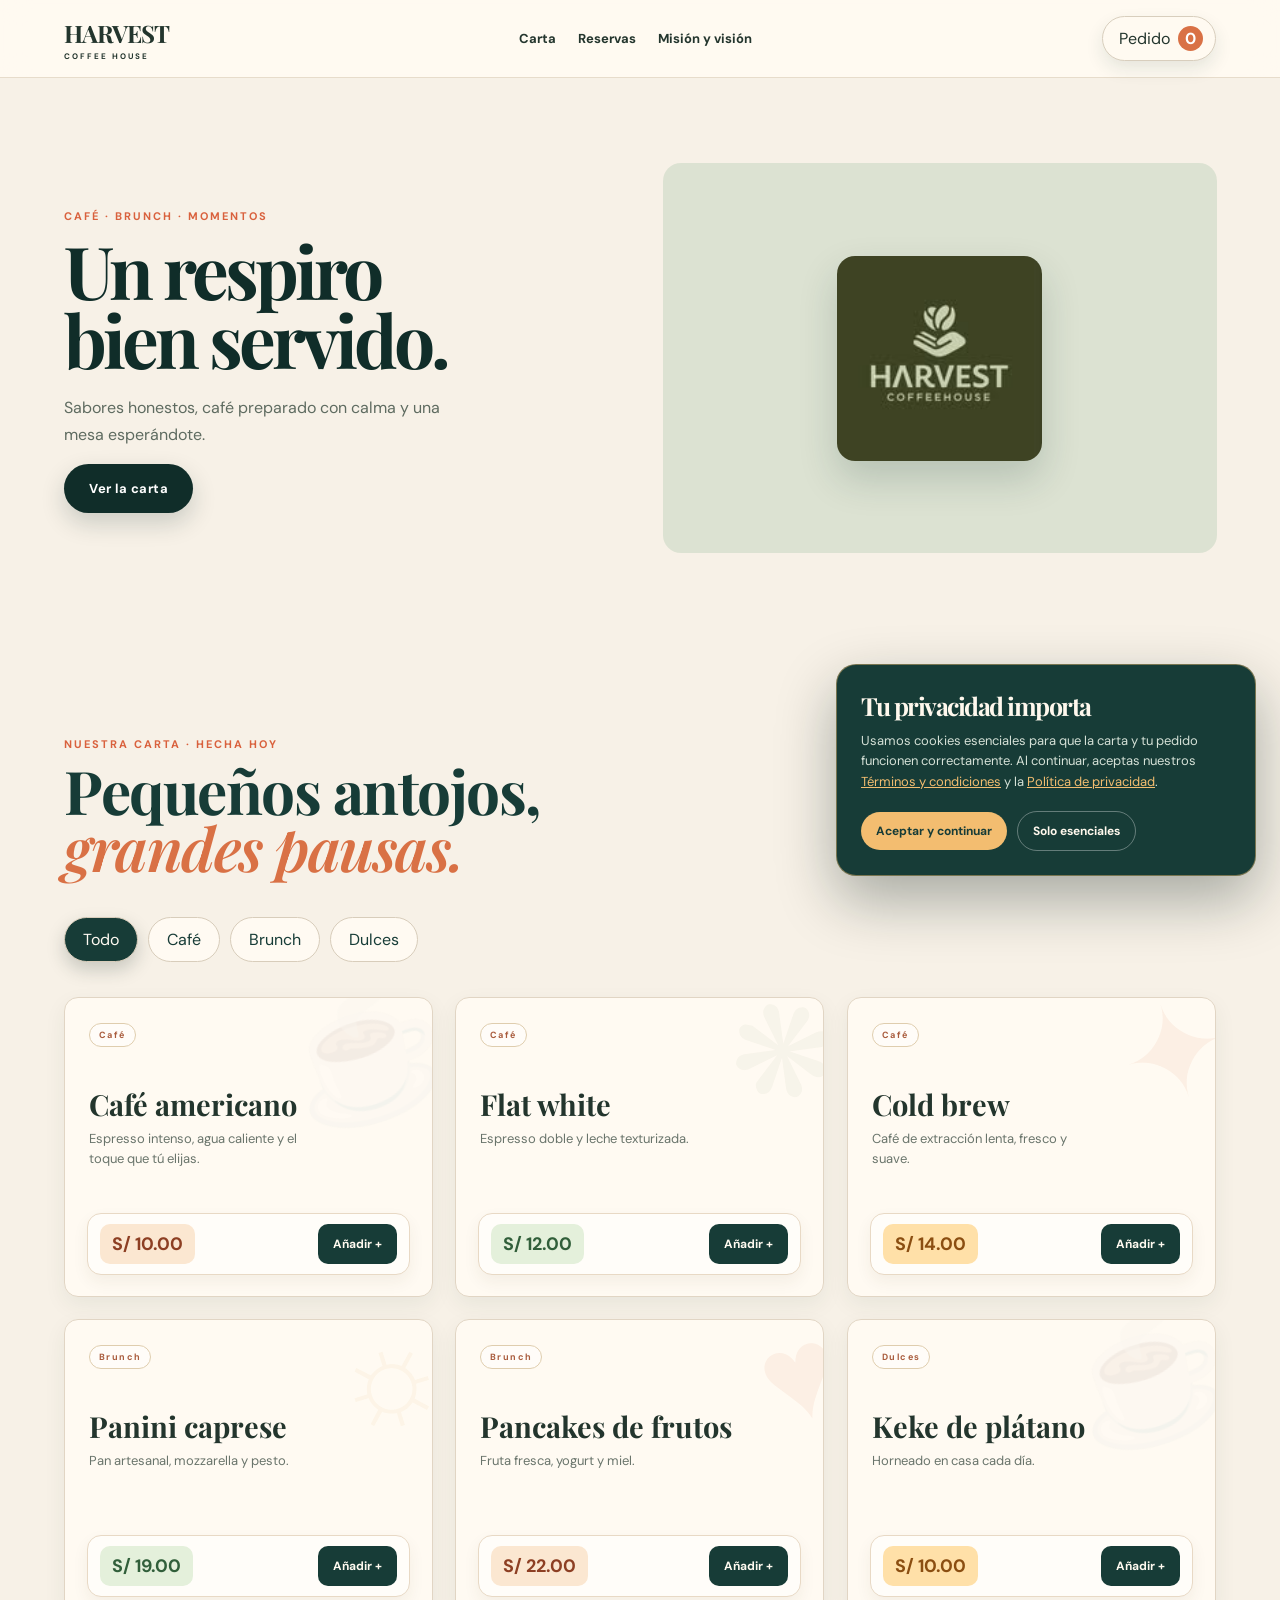
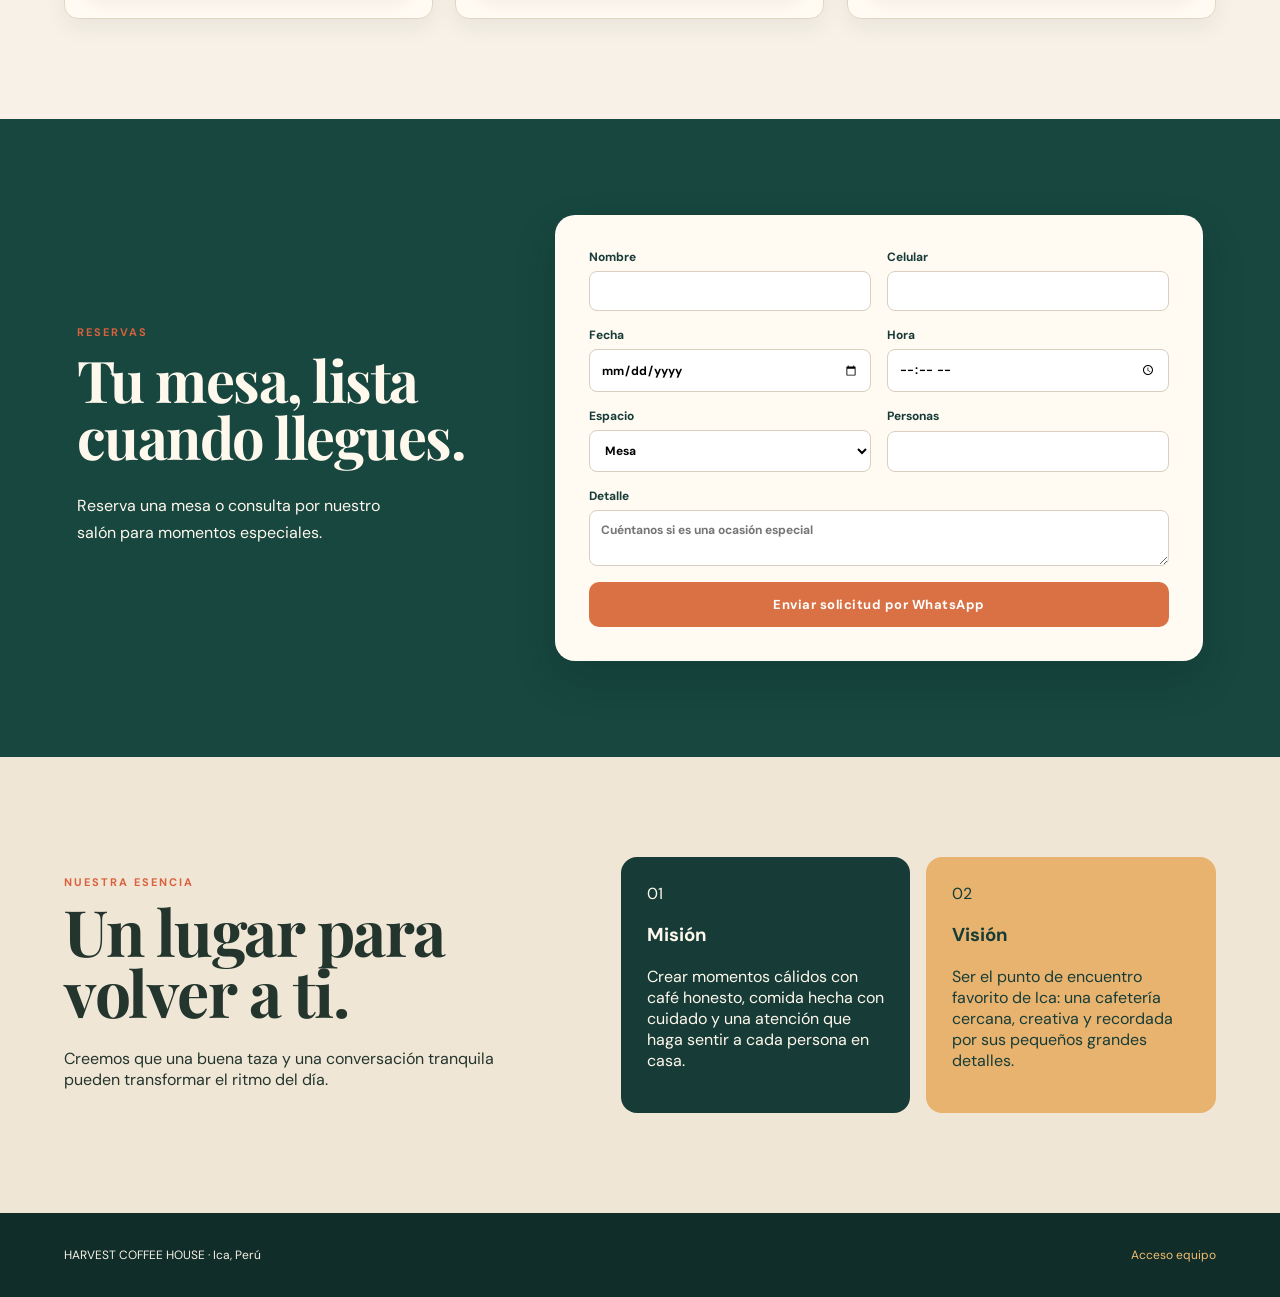
==== commit a88c008b: "Ordenar HTML de la pagina principal Harvest" ====
--- a/public/index.html
+++ b/public/index.html
@@ -1 +1,1492 @@
-<!doctype html><html lang="es"><head><meta charset="utf-8"><meta name="viewport" content="width=device-width,initial-scale=1"><title>Harvest · Coffee House</title><link rel="stylesheet" href="style.css"><link rel="stylesheet" href="menu-premium.css"><link rel="stylesheet" href="order-flow.css?v=20260919-3"><link rel="stylesheet" href="mission.css?v=20260919-2"><script src="config.js"></script><script defer src="client.js?v=20260925-3"></script><link rel="stylesheet" href="motion.css?v=20260925-3"><link rel="stylesheet" href="cart-layout.css?v=20260925-3"></head><body><header><a class="brand" href="#inicio">HARVEST<span>COFFEE HOUSE</span></a><nav><a href="#carta">Carta</a><a href="#reservas">Reservas</a><a href="#mision-vision">Misión y visión</a></nav><button class="cart-open" id="cart-open">Pedido <b id="cart-count">0</b></button></header><main><section id="inicio" class="hero"><div><p class="eyebrow">CAFÉ · BRUNCH · MOMENTOS</p><h1>Un respiro<br>bien servido.</h1><p>Sabores honestos, café preparado con calma y una mesa esperándote.</p><a class="button" href="#carta">Ver la carta</a></div><div class="hero-art"><img class="brand-profile" src="harvest-profile.jpg" alt="Logo de Harvest Coffee House"><i>HARVEST<br>COFFEE HOUSE</i></div></section><section id="carta" class="menu-section"><div class="menu-top"><div><p class="eyebrow">NUESTRA CARTA · HECHA HOY</p><h2>Pequeños antojos,<br><em>grandes pausas.</em></h2></div><p class="menu-note"><span>✦</span> Ingredientes frescos, café de origen y algo rico para quedarte un rato más.</p></div><div class="filters" id="filters"></div><div class="menu-grid" id="menu"><p>Cargando carta…</p></div></section><section id="reservas" class="booking"><div><p class="eyebrow">RESERVAS</p><h2>Tu mesa, lista cuando llegues.</h2><p>Reserva una mesa o consulta por nuestro salón para momentos especiales.</p></div><form id="booking-form"><label>Nombre<input name="nombre" required maxlength="100"></label><label>Celular<input name="telefono" inputmode="tel" required maxlength="15"></label><label>Fecha<input name="fecha" type="date" required></label><label>Hora<input name="hora" type="time" required></label><label>Espacio<select name="tipo"><option value="mesa">Mesa</option><option value="salon">Salón completo</option></select></label><label>Personas<input name="personas" type="number" min="1" max="100" required></label><label class="wide">Detalle<textarea name="detalle" maxlength="400" placeholder="Cuéntanos si es una ocasión especial"></textarea></label><button class="button">Enviar solicitud por WhatsApp</button></form></section><section id="mision-vision" class="mission"><div><p class="eyebrow">NUESTRA ESENCIA</p><h2>Un lugar para<br>volver a ti.</h2><p>Creemos que una buena taza y una conversación tranquila pueden transformar el ritmo del día.</p></div><div class="mission-cards"><article><span>01</span><h3>Misión</h3><p>Crear momentos cálidos con café honesto, comida hecha con cuidado y una atención que haga sentir a cada persona en casa.</p></article><article><span>02</span><h3>Visión</h3><p>Ser el punto de encuentro favorito de Ica: una cafetería cercana, creativa y recordada por sus pequeños grandes detalles.</p></article></div></section></main><footer>HARVEST COFFEE HOUSE · Ica, Perú <a href="admin.html">Acceso equipo</a></footer><aside class="cart" id="cart" hidden><div class="cart-head"><h2>Tu pedido</h2><button id="cart-close" aria-label="Cerrar carrito">×</button></div><div id="cart-items"></div><p class="cart-total">Total estimado <strong id="cart-total">S/ 0.00</strong></p><section id="checkout-details" hidden><label>Tu nombre<input id="order-name" maxlength="100" placeholder="Opcional"></label><div id="service-options" class="checkout-options"><p>¿Cómo deseas tu pedido?</p><div class="choice-row"><label><input type="radio" name="service" value="En mesa" checked> En mesa</label><label><input type="radio" name="service" value="Para llevar"> Para llevar</label></div><label id="table-field">Número de mesa<input id="table-number" inputmode="numeric" maxlength="8" placeholder="Ej. 04"></label><p>Método de pago</p><div class="choice-row"><label><input type="radio" name="payment" value="Yape" checked> Yape</label><label><input type="radio" name="payment" value="Plin"> Plin</label><label><input type="radio" name="payment" value="Efectivo"> Efectivo</label></div></div></section><button class="button" id="send-order" disabled>Revisar pedido</button><small>Revisarás tu pedido antes de abrir WhatsApp.</small></aside><dialog id="customizer" class="order-dialog"><form id="customizer-form"><button type="button" class="dialog-close" id="customizer-cancel" aria-label="Cerrar">×</button><p class="eyebrow">PERSONALIZA TU BEBIDA</p><h2 id="customizer-title"></h2><p id="customizer-price"></p><div class="option-grid"><fieldset><legend>Temperatura</legend><label><input type="radio" name="temperature" value="Caliente" checked> Caliente</label><label><input type="radio" name="temperature" value="Frío"> Frío</label></fieldset><fieldset><legend>Tamaño</legend><label><input type="radio" name="size" value="Mediano" checked> Mediano</label><label><input type="radio" name="size" value="Grande"> Grande + S/ 3</label></fieldset><fieldset><legend>Tipo de leche</legend><label><input type="radio" name="milk" value="Sin leche" checked> Sin leche</label><label><input type="radio" name="milk" value="Leche entera"> Entera</label><label><input type="radio" name="milk" value="Leche vegetal"> Vegetal + S/ 2</label></fieldset><fieldset><legend>Dulzor</legend><label><input type="radio" name="sugar" value="Sin azúcar" checked> Sin azúcar</label><label><input type="radio" name="sugar" value="Con azúcar"> Con azúcar</label></fieldset><fieldset><legend>Adicionales <small>(elige todos los que quieras)</small></legend><label><input type="checkbox" name="extras" value="Shot extra"> Shot extra + S/ 2</label><label><input type="checkbox" name="extras" value="Crema batida"> Crema batida + S/ 1.50</label></fieldset></div><button class="button" type="submit">Añadir al carrito</button></form></dialog><dialog id="confirm-order" class="confirm-dialog"><p class="eyebrow">TODO LISTO</p><h2>¿Enviar este pedido?</h2><p id="confirmation-summary"></p><p class="confirm-note">Abriremos WhatsApp con el detalle completo para que lo confirmes con Harvest.</p><div><button class="button secondary" id="confirmation-cancel">Seguir editando</button><button class="button" id="confirmation-send">Sí, abrir WhatsApp</button></div></dialog><div id="toast" class="toast" hidden aria-live="polite"></div></body></html>
+<!doctype html>
+<html lang="es">
+
+<head>
+    <meta charset="utf-8">
+
+    <!-- Permite que la página se adapte a celulares -->
+    <meta name="viewport" content="width=device-width, initial-scale=1">
+
+    <title>Harvest · Coffee House</title>
+
+    <!-- Estilos principales -->
+    <link rel="stylesheet" href="style.css">
+
+    <!-- Estilos específicos del menú -->
+    <link rel="stylesheet" href="menu-premium.css">
+
+    <!-- Estilos del flujo de pedidos -->
+    <link rel="stylesheet" href="order-flow.css?v=20260919-3">
+
+    <!-- Estilos de misión y visión -->
+    <link rel="stylesheet" href="mission.css?v=20260919-2">
+
+    <!-- Configuración general del sistema -->
+    <script src="config.js"></script>
+
+    <!-- Lógica principal del cliente -->
+    <script defer src="client.js?v=20260925-3"></script>
+
+    <!-- Animaciones -->
+    <link rel="stylesheet" href="motion.css?v=20260925-3">
+
+    <!-- Diseño del carrito -->
+    <link rel="stylesheet" href="cart-layout.css?v=20260925-3">
+
+</head>
+
+
+<body>
+
+
+<!-- ======================================
+     HEADER / MENÚ PRINCIPAL
+     ====================================== -->
+
+<header>
+
+    <!-- Logo y nombre de la cafetería -->
+    <a class="brand" href="#inicio">
+        HARVEST
+        <span>COFFEE HOUSE</span>
+    </a>
+
+
+    <!-- Navegación principal -->
+    <nav>
+
+        <a href="#carta">
+            Carta
+        </a>
+
+        <a href="#reservas">
+            Reservas
+        </a>
+
+        <a href="#mision-vision">
+            Misión y visión
+        </a>
+
+    </nav>
+
+
+    <!-- Botón que abre el carrito -->
+    <button class="cart-open" id="cart-open">
+
+        Pedido
+
+        <!-- Número de productos agregados -->
+        <b id="cart-count">
+            0
+        </b>
+
+    </button>
+
+
+</header>
+
+
+
+
+
+<main>
+
+
+<!-- ======================================
+     SECCIÓN PRINCIPAL / HERO
+     Primera impresión de la página
+     ====================================== -->
+
+
+<section id="inicio" class="hero">
+
+
+    <!-- Texto principal -->
+    <div>
+
+        <p class="eyebrow">
+            CAFÉ · BRUNCH · MOMENTOS
+        </p>
+
+
+        <h1>
+            Un respiro
+            <br>
+            bien servido.
+        </h1>
+
+
+        <p>
+            Sabores honestos, café preparado con calma
+            y una mesa esperándote.
+        </p>
+
+
+        <!-- Botón hacia la carta -->
+        <a class="button" href="#carta">
+            Ver la carta
+        </a>
+
+
+    </div>
+
+
+
+
+    <!-- Imagen/logo de Harvest -->
+    <div class="hero-art">
+
+
+        <img 
+            class="brand-profile"
+            src="harvest-profile.jpg"
+            alt="Logo de Harvest Coffee House"
+        >
+
+
+        <i>
+            HARVEST
+            <br>
+            COFFEE HOUSE
+        </i>
+
+
+    </div>
+
+
+</section>
+
+
+
+
+
+
+<!-- ======================================
+     SECCIÓN CARTA
+     Productos cargados dinámicamente
+     desde JavaScript/Supabase
+     ====================================== -->
+
+
+<section id="carta" class="menu-section">
+
+
+
+    <div class="menu-top">
+
+
+        <div>
+
+            <p class="eyebrow">
+                NUESTRA CARTA · HECHA HOY
+            </p>
+
+
+            <h2>
+                Pequeños antojos,
+                <br>
+
+                <em>
+                    grandes pausas.
+                </em>
+
+            </h2>
+
+
+        </div>
+
+
+
+        <!-- Texto complementario -->
+        <p class="menu-note">
+
+            <span>
+                ✦
+            </span>
+
+            Ingredientes frescos,
+            café de origen y algo rico
+            para quedarte un rato más.
+
+        </p>
+
+
+
+    </div>
+
+
+
+
+    <!-- Filtros de categorías -->
+    <!-- Se llenan mediante JavaScript -->
+    <div 
+        class="filters" 
+        id="filters">
+    </div>
+
+
+
+
+    <!-- Productos del menú -->
+    <!-- Se cargan desde JS -->
+    <div 
+        class="menu-grid" 
+        id="menu">
+
+        <p>
+            Cargando carta…
+        </p>
+
+    </div>
+
+
+
+</section>
+<!-- ======================================
+     SECCIÓN RESERVAS
+     Permite a los clientes solicitar una mesa
+     ====================================== -->
+
+
+<section id="reservas" class="booking">
+
+
+    <!-- Información de la sección -->
+    <div>
+
+
+        <p class="eyebrow">
+            RESERVAS
+        </p>
+
+
+        <h2>
+            Tu mesa, lista cuando llegues.
+        </h2>
+
+
+        <p>
+            Reserva una mesa o consulta por nuestro salón
+            para momentos especiales.
+        </p>
+
+
+    </div>
+
+
+
+
+    <!-- Formulario de reservas -->
+    <!-- La información será procesada
+         por JavaScript para enviarla a WhatsApp -->
+
+
+    <form id="booking-form">
+
+
+
+        <!-- Nombre del cliente -->
+        <label>
+
+            Nombre
+
+            <input 
+                name="nombre"
+                required
+                maxlength="100"
+            >
+
+        </label>
+
+
+
+
+
+        <!-- Número telefónico -->
+        <label>
+
+            Celular
+
+            <input
+                name="telefono"
+                inputmode="tel"
+                required
+                maxlength="15"
+            >
+
+        </label>
+
+
+
+
+
+        <!-- Fecha de reserva -->
+        <label>
+
+            Fecha
+
+            <input
+                name="fecha"
+                type="date"
+                required
+            >
+
+        </label>
+
+
+
+
+
+        <!-- Hora de reserva -->
+        <label>
+
+            Hora
+
+            <input
+                name="hora"
+                type="time"
+                required
+            >
+
+        </label>
+
+
+
+
+
+        <!-- Tipo de espacio solicitado -->
+        <label>
+
+            Espacio
+
+
+            <select name="tipo">
+
+
+                <option value="mesa">
+                    Mesa
+                </option>
+
+
+                <option value="salon">
+                    Salón completo
+                </option>
+
+
+            </select>
+
+
+        </label>
+
+
+
+
+
+        <!-- Cantidad de personas -->
+        <label>
+
+            Personas
+
+
+            <input
+                name="personas"
+                type="number"
+                min="1"
+                max="100"
+                required
+            >
+
+
+        </label>
+
+
+
+
+
+        <!-- Información adicional -->
+        <label class="wide">
+
+            Detalle
+
+
+            <textarea
+                name="detalle"
+                maxlength="400"
+                placeholder="Cuéntanos si es una ocasión especial"
+            ></textarea>
+
+
+        </label>
+
+
+
+
+
+        <!-- Botón que dispara el envío -->
+        <button class="button">
+
+            Enviar solicitud por WhatsApp
+
+        </button>
+
+
+
+    </form>
+
+
+</section>
+
+
+
+
+
+
+<!-- ======================================
+     MISIÓN Y VISIÓN
+     Identidad y propósito de Harvest
+     ====================================== -->
+
+
+<section id="mision-vision" class="mission">
+
+
+
+
+
+    <!-- Texto principal -->
+    <div>
+
+
+        <p class="eyebrow">
+
+            NUESTRA ESENCIA
+
+        </p>
+
+
+
+
+        <h2>
+
+            Un lugar para
+            <br>
+
+            volver a ti.
+
+        </h2>
+
+
+
+
+        <p>
+
+            Creemos que una buena taza y una conversación
+            tranquila pueden transformar el ritmo del día.
+
+        </p>
+
+
+
+    </div>
+
+
+
+
+
+
+
+
+    <!-- Tarjetas informativas -->
+    <div class="mission-cards">
+
+
+
+
+
+        <!-- Tarjeta misión -->
+        <article>
+
+
+            <span>
+                01
+            </span>
+
+
+
+            <h3>
+                Misión
+            </h3>
+
+
+
+
+            <p>
+
+                Crear momentos cálidos con café honesto,
+                comida hecha con cuidado y una atención
+                que haga sentir a cada persona en casa.
+
+            </p>
+
+
+        </article>
+
+
+
+
+
+
+
+        <!-- Tarjeta visión -->
+        <article>
+
+
+            <span>
+                02
+            </span>
+
+
+
+            <h3>
+                Visión
+            </h3>
+
+
+
+
+            <p>
+
+                Ser el punto de encuentro favorito de Ica:
+                una cafetería cercana, creativa y recordada
+                por sus pequeños grandes detalles.
+
+            </p>
+
+
+        </article>
+
+
+
+
+
+    </div>
+
+
+
+</section>
+
+
+
+
+
+
+<!-- ======================================
+     FOOTER
+     Información final de la página
+     ====================================== -->
+
+
+<footer>
+
+
+    HARVEST COFFEE HOUSE · Ica, Perú
+
+
+
+    <!-- Acceso interno para administración -->
+    <a href="admin.html">
+
+        Acceso equipo
+
+    </a>
+
+
+
+</footer>
+
+
+
+
+
+
+
+
+<!-- ======================================
+     CARRITO DE COMPRA
+     Panel lateral donde el usuario revisa
+     los productos seleccionados
+     ====================================== -->
+
+
+<aside 
+    class="cart"
+    id="cart"
+    hidden
+>
+
+
+
+    <!-- Cabecera del carrito -->
+    <div class="cart-head">
+
+
+        <h2>
+
+            Tu pedido
+
+        </h2>
+
+
+
+        <!-- Botón cerrar carrito -->
+        <button 
+            id="cart-close"
+            aria-label="Cerrar carrito"
+        >
+
+            ×
+
+        </button>
+
+
+
+    </div>
+
+
+
+
+
+
+    <!-- Aquí JavaScript inserta
+         los productos agregados -->
+
+    <div id="cart-items">
+
+    </div>
+
+
+
+
+
+
+    <!-- Total del pedido -->
+
+    <p class="cart-total">
+
+        Total estimado
+
+
+        <strong id="cart-total">
+
+            S/ 0.00
+
+        </strong>
+
+
+    </p>
+
+
+
+
+
+
+    <!-- Datos adicionales del pedido -->
+
+    <section 
+        id="checkout-details"
+        hidden
+    >
+
+
+
+
+
+        <!-- Nombre del cliente -->
+
+        <label>
+
+
+            Tu nombre
+
+
+            <input
+                id="order-name"
+                maxlength="100"
+                placeholder="Opcional"
+            >
+
+
+
+        </label>
+
+
+
+
+
+        <!-- Opciones del servicio -->
+
+        <div 
+            id="service-options"
+            class="checkout-options"
+        >
+
+
+
+            <p>
+                ¿Cómo deseas tu pedido?
+            </p>
+
+
+
+
+            <div class="choice-row">
+
+
+                <label>
+
+
+                    <input
+                        type="radio"
+                        name="service"
+                        value="En mesa"
+                        checked
+                    >
+
+
+                    En mesa
+
+
+                </label>
+
+
+
+
+                <label>
+
+
+                    <input
+                        type="radio"
+                        name="service"
+                        value="Para llevar"
+                    >
+
+
+                    Para llevar
+
+
+                </label>
+
+
+
+            </div>
+
+
+
+
+
+
+            <!-- Número de mesa -->
+
+            <label id="table-field">
+
+
+                Número de mesa
+
+
+                <input
+                    id="table-number"
+                    inputmode="numeric"
+                    maxlength="8"
+                    placeholder="Ej. 04"
+                >
+
+
+
+            </label>
+
+
+
+
+
+
+            <!-- Métodos de pago -->
+
+            <p>
+                Método de pago
+            </p>
+
+
+
+
+
+            <div class="choice-row">
+
+
+
+                <label>
+
+                    <input
+                        type="radio"
+                        name="payment"
+                        value="Yape"
+                        checked
+                    >
+
+                    Yape
+
+
+                </label>
+
+
+
+
+
+                <label>
+
+
+                    <input
+                        type="radio"
+                        name="payment"
+                        value="Plin"
+                    >
+
+
+                    Plin
+
+
+                </label>
+
+
+
+
+
+                <label>
+
+
+                    <input
+                        type="radio"
+                        name="payment"
+                        value="Efectivo"
+                    >
+
+
+                    Efectivo
+
+
+                </label>
+
+
+
+
+            </div>
+
+
+
+        </div>
+
+
+
+    </section>
+
+
+
+
+
+    <!-- Botón final del pedido -->
+
+    <button 
+        class="button"
+        id="send-order"
+        disabled
+    >
+
+        Revisar pedido
+
+
+    </button>
+
+
+
+
+
+    <small>
+
+        Revisarás tu pedido antes de abrir WhatsApp.
+
+    </small>
+
+
+
+
+</aside>
+<!-- ======================================
+     MODAL PERSONALIZACIÓN DE BEBIDAS
+     Permite configurar opciones antes de
+     agregar un producto al carrito
+     ====================================== -->
+
+
+<dialog 
+    id="customizer"
+    class="order-dialog"
+>
+
+
+
+    <form id="customizer-form">
+
+
+
+
+
+        <!-- Botón cerrar ventana -->
+
+        <button
+            type="button"
+            class="dialog-close"
+            id="customizer-cancel"
+            aria-label="Cerrar"
+        >
+
+            ×
+
+        </button>
+
+
+
+
+
+
+        <p class="eyebrow">
+
+            PERSONALIZA TU BEBIDA
+
+        </p>
+
+
+
+
+
+        <!-- Nombre del producto seleccionado -->
+        <h2 id="customizer-title">
+
+        </h2>
+
+
+
+
+
+        <!-- Precio dinámico -->
+        <p id="customizer-price">
+
+        </p>
+
+
+
+
+
+
+
+        <div class="option-grid">
+
+
+
+
+
+
+
+            <!-- Temperatura -->
+
+            <fieldset>
+
+
+                <legend>
+                    Temperatura
+                </legend>
+
+
+
+
+                <label>
+
+
+                    <input
+                        type="radio"
+                        name="temperature"
+                        value="Caliente"
+                        checked
+                    >
+
+
+                    Caliente
+
+
+                </label>
+
+
+
+
+
+                <label>
+
+
+                    <input
+                        type="radio"
+                        name="temperature"
+                        value="Frío"
+                    >
+
+
+                    Frío
+
+
+                </label>
+
+
+
+            </fieldset>
+
+
+
+
+
+
+
+
+
+            <!-- Tamaño -->
+
+            <fieldset>
+
+
+                <legend>
+                    Tamaño
+                </legend>
+
+
+
+
+
+                <label>
+
+
+                    <input
+                        type="radio"
+                        name="size"
+                        value="Mediano"
+                        checked
+                    >
+
+
+                    Mediano
+
+
+                </label>
+
+
+
+
+
+                <label>
+
+
+                    <input
+                        type="radio"
+                        name="size"
+                        value="Grande"
+                    >
+
+
+                    Grande + S/ 3
+
+
+                </label>
+
+
+
+            </fieldset>
+
+
+
+
+
+
+
+
+
+            <!-- Tipo de leche -->
+
+            <fieldset>
+
+
+                <legend>
+                    Tipo de leche
+                </legend>
+
+
+
+
+
+                <label>
+
+
+                    <input
+                        type="radio"
+                        name="milk"
+                        value="Sin leche"
+                        checked
+                    >
+
+
+                    Sin leche
+
+
+                </label>
+
+
+
+
+
+                <label>
+
+
+                    <input
+                        type="radio"
+                        name="milk"
+                        value="Leche entera"
+                    >
+
+
+                    Entera
+
+
+                </label>
+
+
+
+
+
+                <label>
+
+
+                    <input
+                        type="radio"
+                        name="milk"
+                        value="Leche vegetal"
+                    >
+
+
+                    Vegetal + S/ 2
+
+
+                </label>
+
+
+
+            </fieldset>
+
+
+
+
+
+
+
+
+
+            <!-- Nivel de azúcar -->
+
+            <fieldset>
+
+
+                <legend>
+                    Dulzor
+                </legend>
+
+
+
+
+
+                <label>
+
+
+                    <input
+                        type="radio"
+                        name="sugar"
+                        value="Sin azúcar"
+                        checked
+                    >
+
+
+                    Sin azúcar
+
+
+                </label>
+
+
+
+
+
+                <label>
+
+
+                    <input
+                        type="radio"
+                        name="sugar"
+                        value="Con azúcar"
+                    >
+
+
+                    Con azúcar
+
+
+                </label>
+
+
+
+            </fieldset>
+
+
+
+
+
+
+
+
+
+            <!-- Extras adicionales -->
+
+            <fieldset>
+
+
+                <legend>
+
+                    Adicionales
+
+                    <small>
+                        (elige todos los que quieras)
+                    </small>
+
+                </legend>
+
+
+
+
+
+                <label>
+
+
+                    <input
+                        type="checkbox"
+                        name="extras"
+                        value="Shot extra"
+                    >
+
+
+                    Shot extra + S/ 2
+
+
+                </label>
+
+
+
+
+
+                <label>
+
+
+                    <input
+                        type="checkbox"
+                        name="extras"
+                        value="Crema batida"
+                    >
+
+
+                    Crema batida + S/ 1.50
+
+
+                </label>
+
+
+
+
+            </fieldset>
+
+
+
+
+
+
+
+        </div>
+
+
+
+
+
+
+
+        <!-- Agrega la bebida personalizada -->
+
+        <button
+            class="button"
+            type="submit"
+        >
+
+            Añadir al carrito
+
+
+        </button>
+
+
+
+
+
+    </form>
+
+
+
+</dialog>
+
+
+
+
+
+
+
+
+
+<!-- ======================================
+     MODAL CONFIRMACIÓN DEL PEDIDO
+     Aparece antes de abrir WhatsApp
+     ====================================== -->
+
+
+<dialog
+    id="confirm-order"
+    class="confirm-dialog"
+>
+
+
+
+
+    <p class="eyebrow">
+
+        TODO LISTO
+
+    </p>
+
+
+
+
+
+    <h2>
+
+        ¿Enviar este pedido?
+
+    </h2>
+
+
+
+
+
+    <!-- Resumen generado por JavaScript -->
+
+    <p id="confirmation-summary">
+
+    </p>
+
+
+
+
+
+    <p class="confirm-note">
+
+        Abriremos WhatsApp con el detalle completo
+        para que lo confirmes con Harvest.
+
+    </p>
+
+
+
+
+
+
+
+    <div>
+
+
+
+        <!-- Regresar al carrito -->
+
+        <button
+            class="button secondary"
+            id="confirmation-cancel"
+        >
+
+            Seguir editando
+
+
+        </button>
+
+
+
+
+
+
+        <!-- Enviar pedido -->
+
+        <button
+            class="button"
+            id="confirmation-send"
+        >
+
+            Sí, abrir WhatsApp
+
+
+        </button>
+
+
+
+
+
+    </div>
+
+
+
+
+
+</dialog>
+
+
+
+
+
+
+
+
+
+<!-- ======================================
+     NOTIFICACIONES TEMPORALES
+     Mensajes rápidos del sistema
+     ====================================== -->
+
+
+<div
+    id="toast"
+    class="toast"
+    hidden
+    aria-live="polite"
+>
+
+</div>
+
+
+
+
+
+
+
+
+</body>
+
+</html>
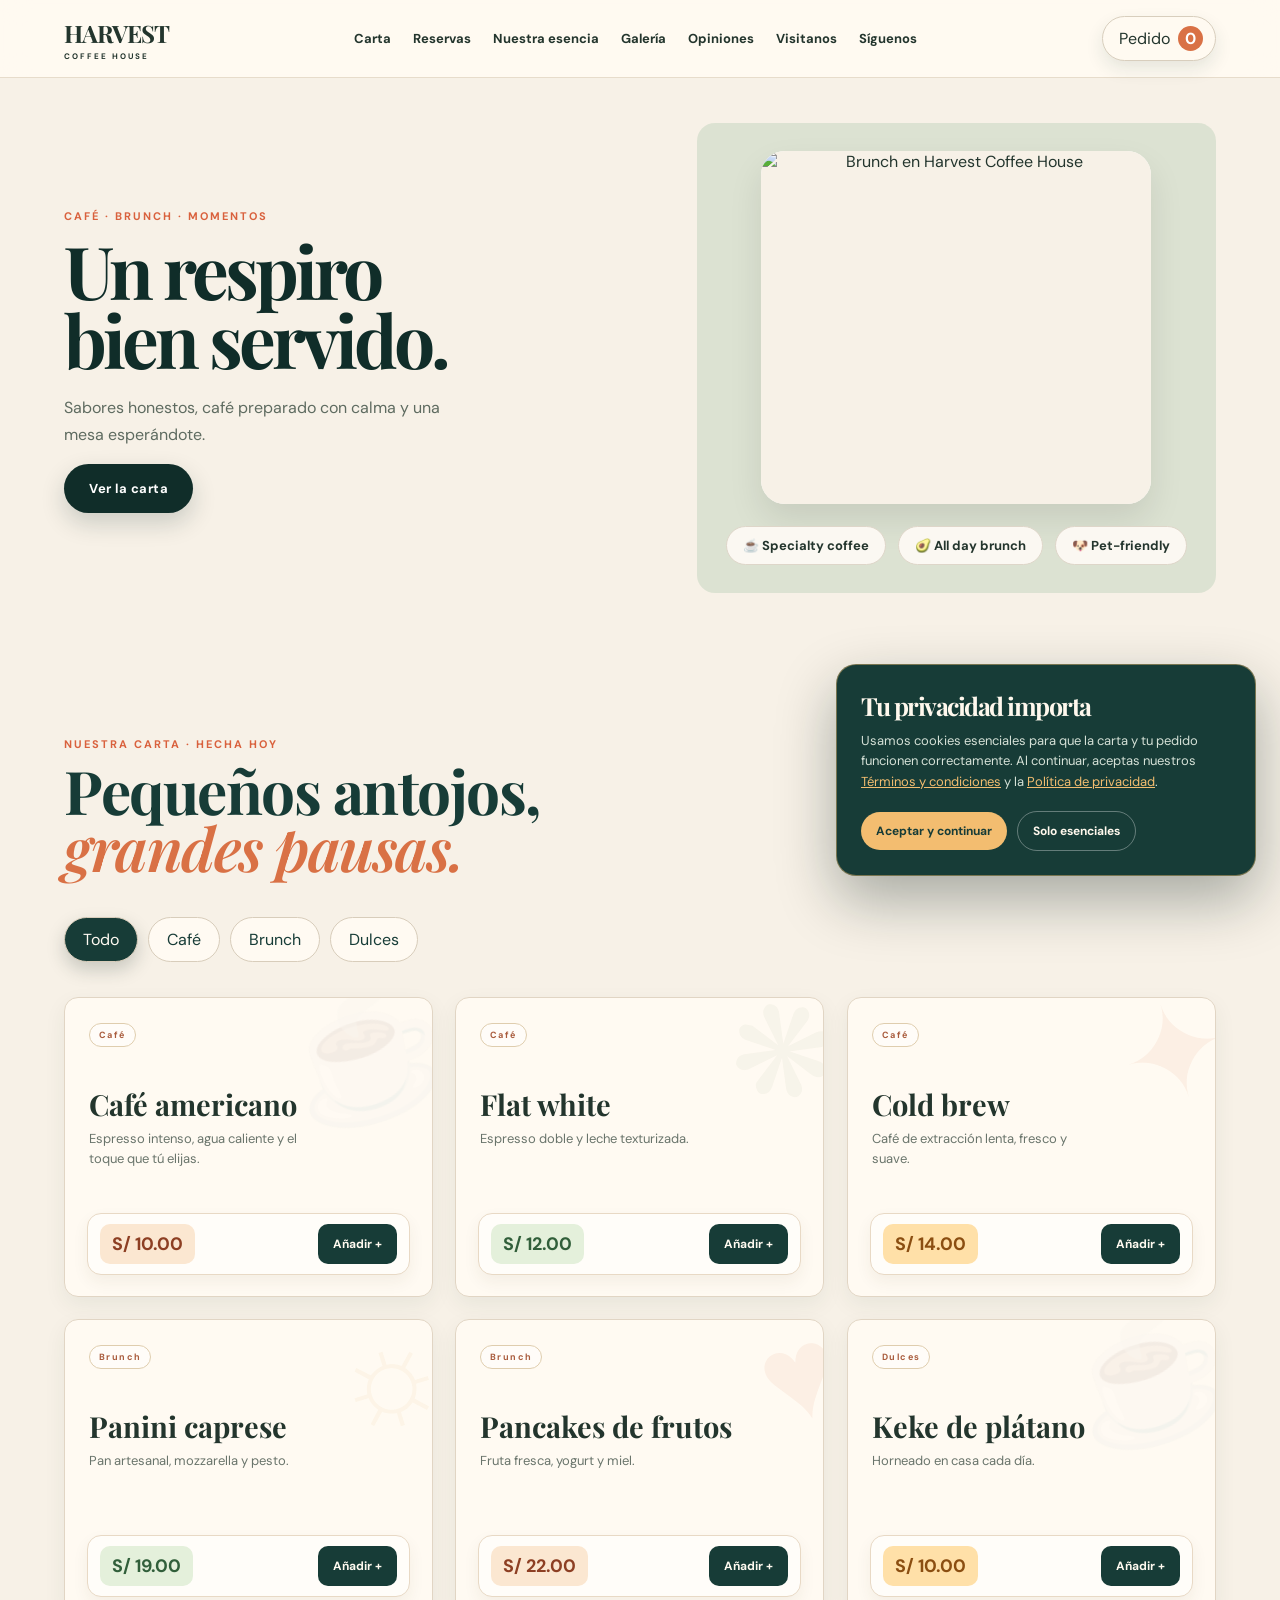
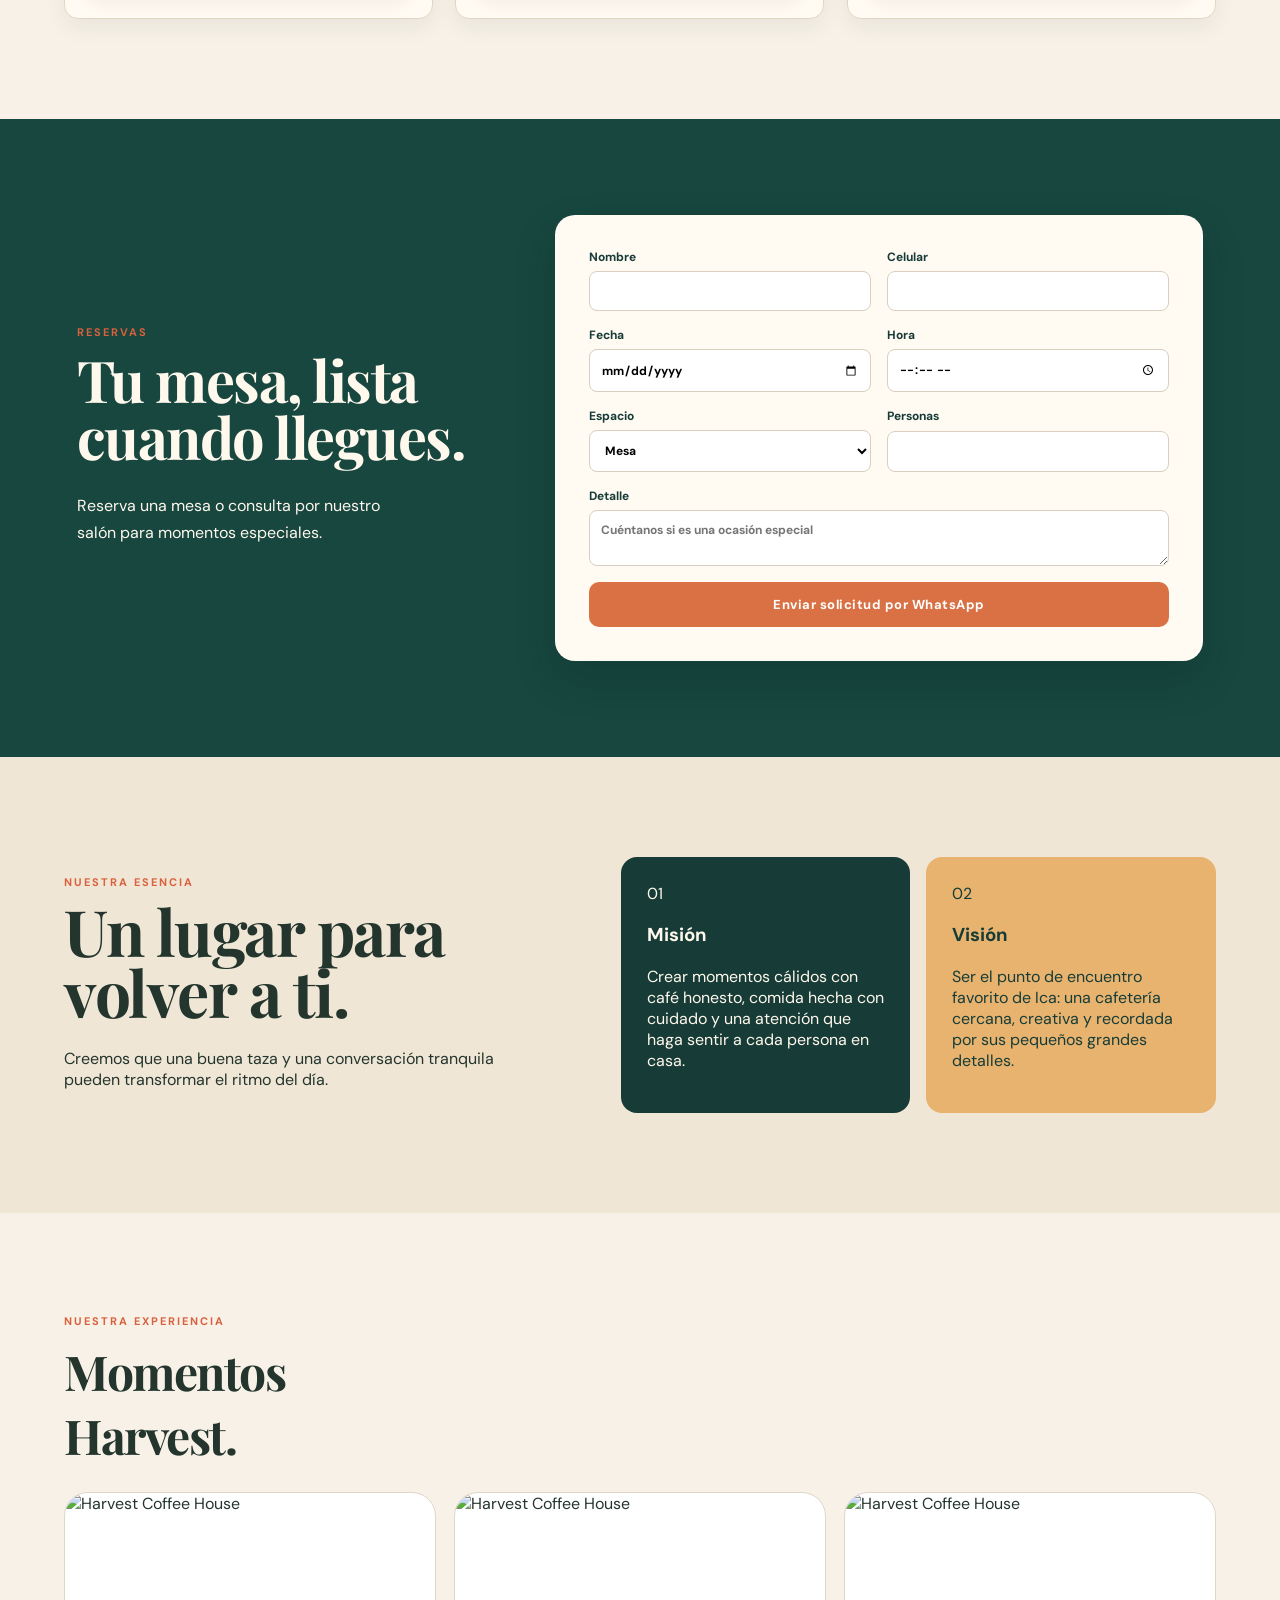
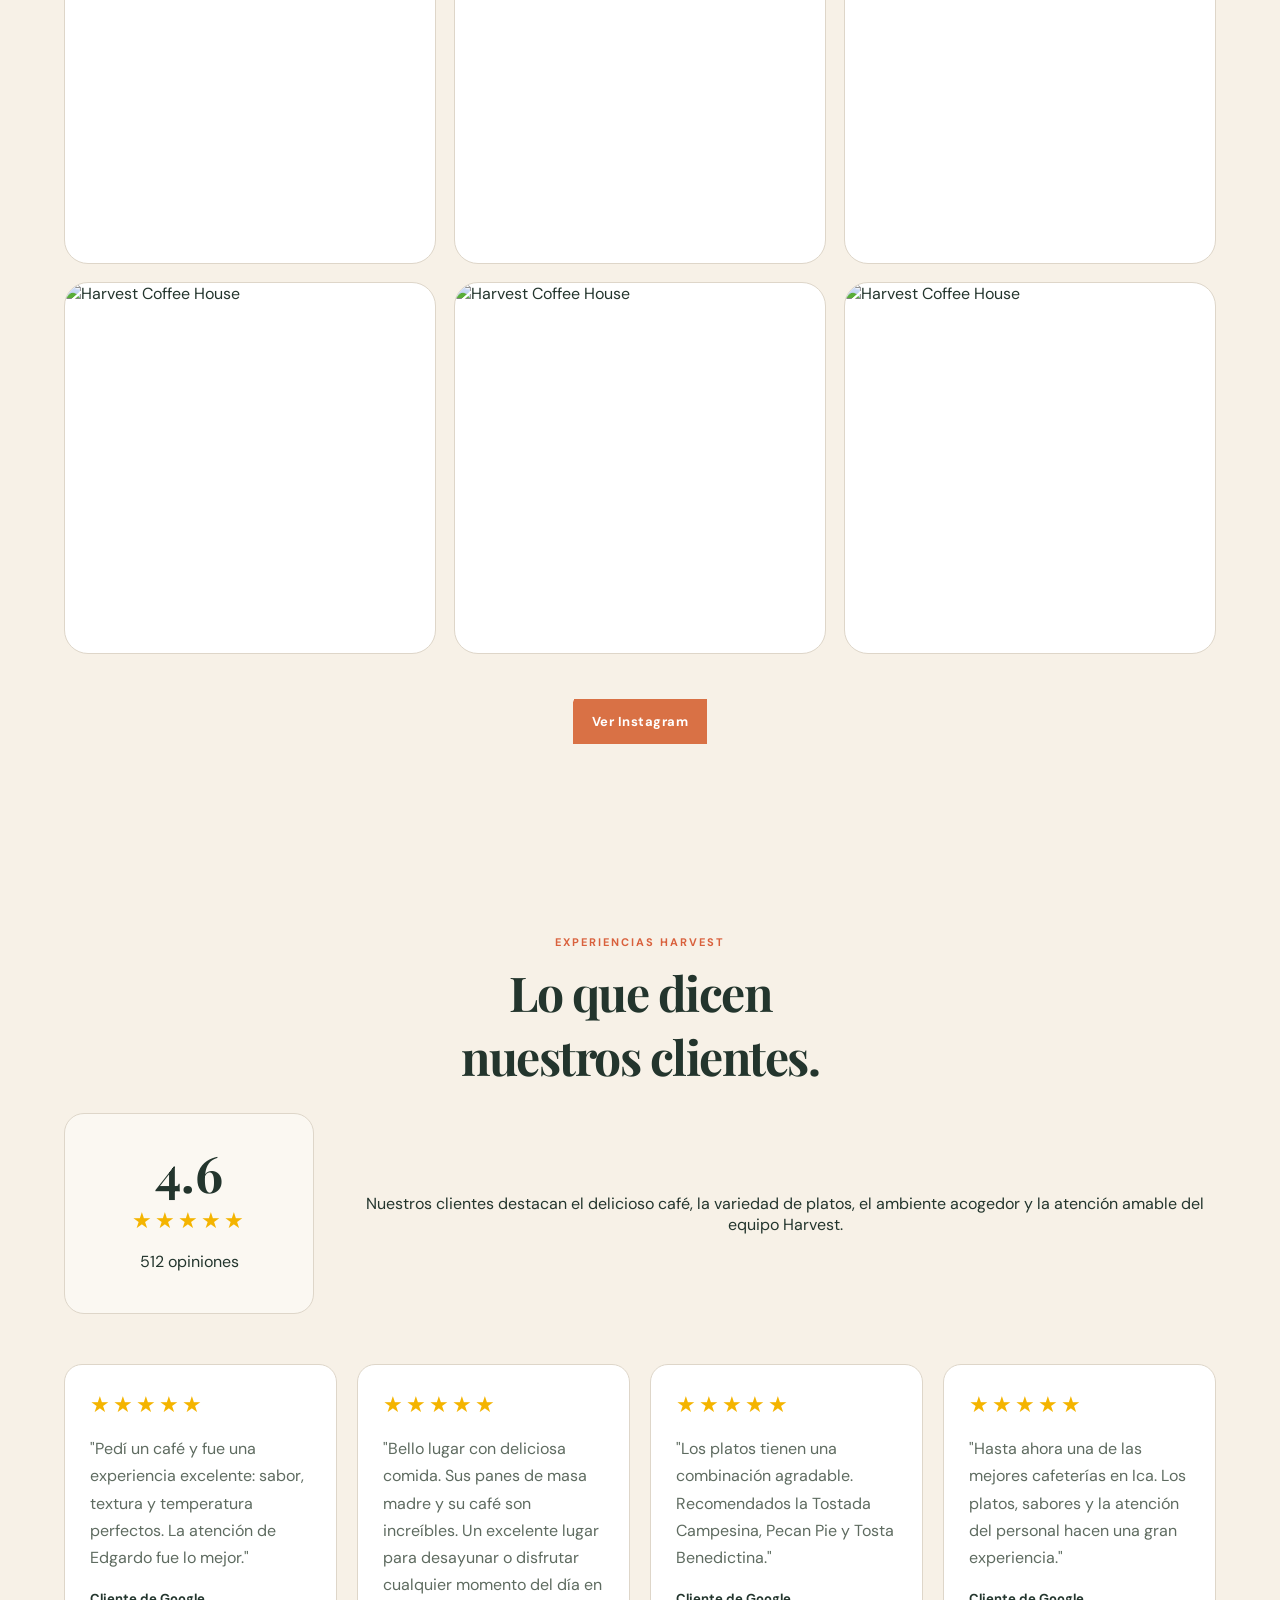
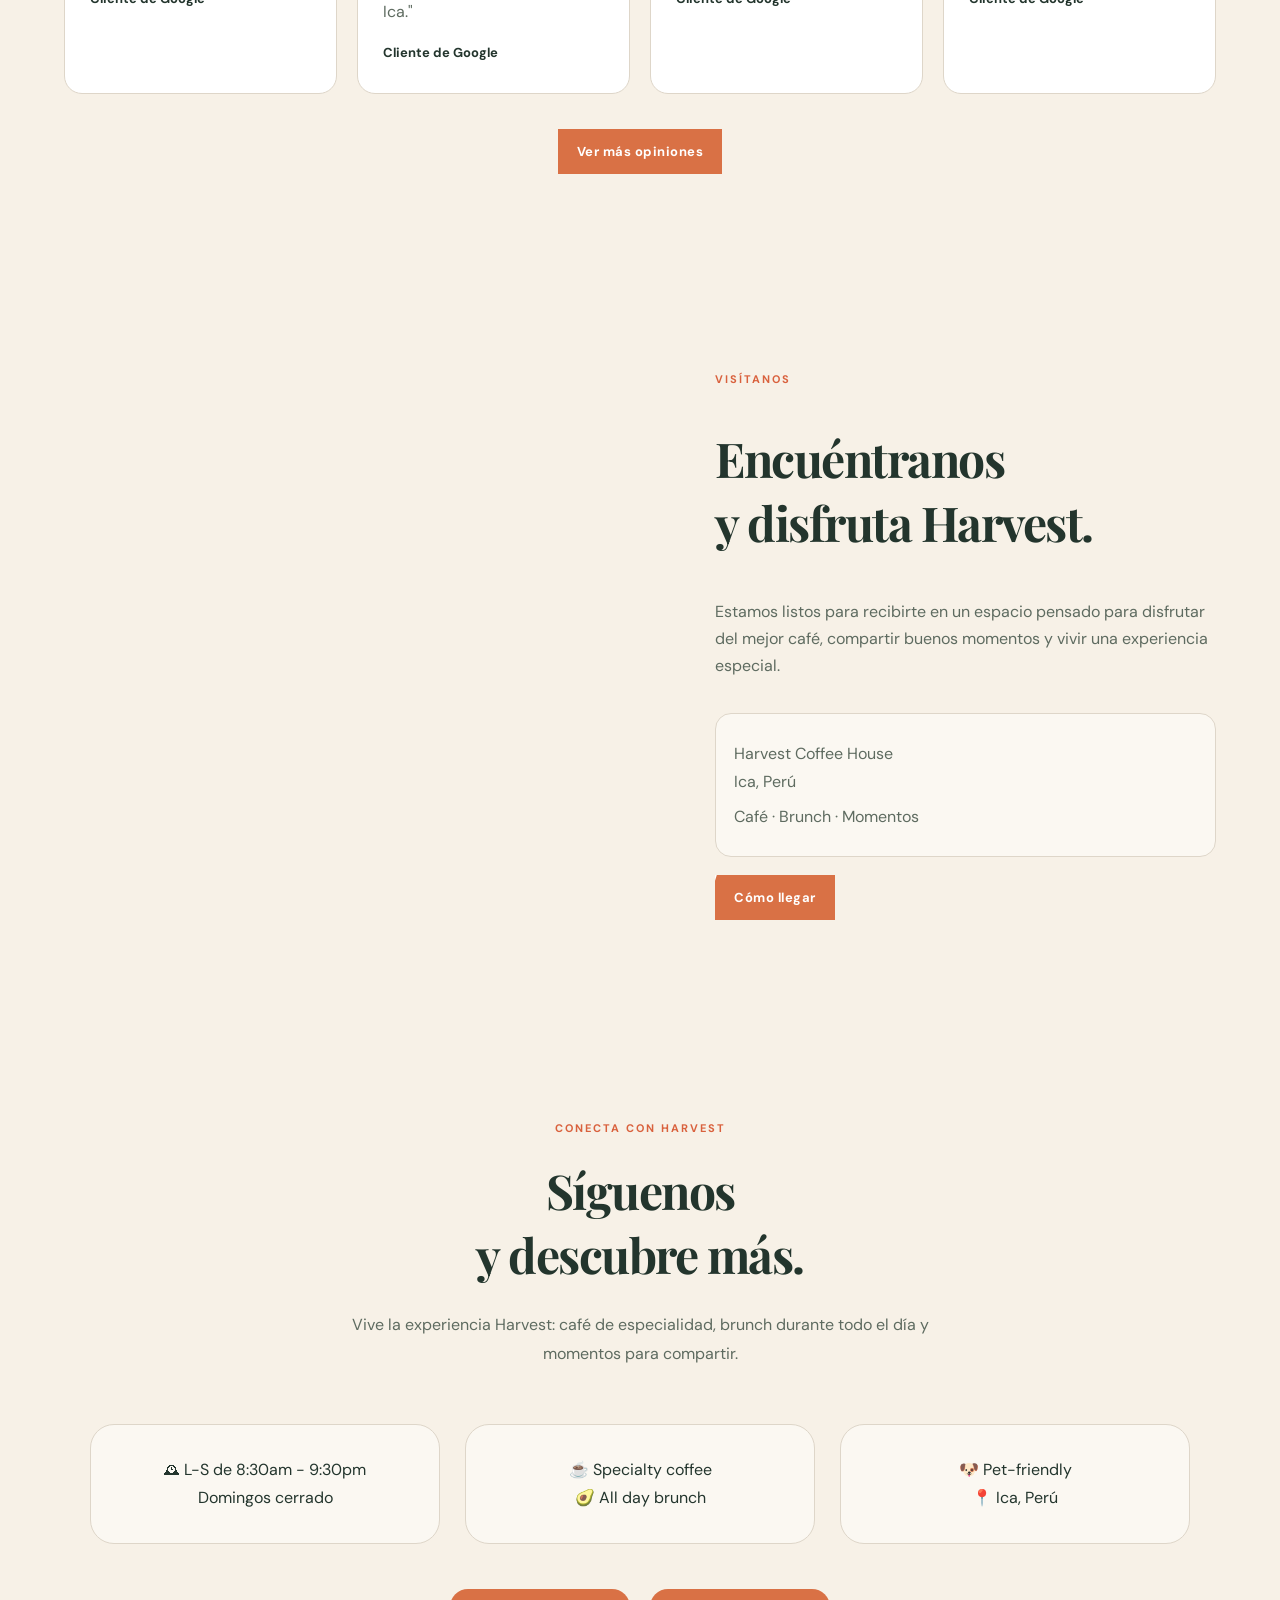
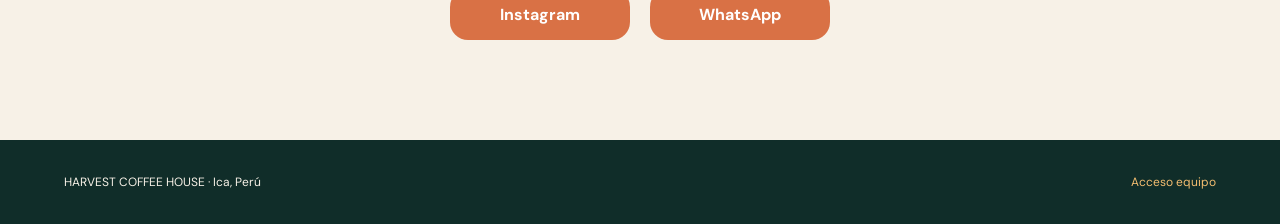
==== commit 50900b6d: "Actualizacion Harvest: galeria, ubicacion, redes y mejoras visuales" ====
--- a/public/index.html
+++ b/public/index.html
@@ -64,7 +64,22 @@
         </a>
 
         <a href="#mision-vision">
-            Misión y visión
+            Nuestra esencia
+        </a>
+
+        <a href="#galeria">
+           Galería
+        </a>
+
+        <a href="#opiniones">
+            Opiniones
+        </a>
+
+         <a href="#ubicacion">
+            Visitanos
+        </a>
+        <a href="#redes">
+        Síguenos
         </a>
 
     </nav>
@@ -134,25 +149,23 @@
 
 
     <!-- Imagen/logo de Harvest -->
-    <div class="hero-art">
-
-
+<div class="hero-art">
+
+    <div class="hero-photo-card">
         <img 
-            class="brand-profile"
-            src="harvest-profile.jpg"
-            alt="Logo de Harvest Coffee House"
+            class="hero-photo"
+            src="images/gallery/harvest-1.jpg"
+            alt="Brunch en Harvest Coffee House"
         >
-
-
-        <i>
-            HARVEST
-            <br>
-            COFFEE HOUSE
-        </i>
-
-
     </div>
 
+    <div class="hero-badges">
+        <span>☕ Specialty coffee</span>
+        <span>🥑 All day brunch</span>
+        <span>🐶 Pet-friendly</span>
+    </div>
+
+</div>
 
 </section>
 
@@ -575,8 +588,517 @@
 
 </section>
 
-
-
+<!-- ======================================
+     GALERÍA HARVEST
+     Fotos del local, productos y experiencia
+     ====================================== -->
+
+<section id="galeria" class="gallery">
+
+
+    <p class="eyebrow">
+        NUESTRA EXPERIENCIA
+    </p>
+
+
+
+    <h2>
+        Momentos
+        <br>
+        Harvest.
+    </h2>
+
+
+
+
+
+<div class="gallery-grid">
+
+
+    <article class="gallery-item">
+
+        <img 
+            src="images/gallery/harvest-1.jpg"
+            alt="Harvest Coffee House"
+        >
+
+    </article>
+
+
+
+    <article class="gallery-item">
+
+        <img 
+            src="images/gallery/harvest-2.jpg"
+            alt="Harvest Coffee House"
+        >
+
+    </article>
+
+
+
+    <article class="gallery-item">
+
+        <img 
+            src="images/gallery/harvest-3.jpg"
+            alt="Harvest Coffee House"
+        >
+
+    </article>
+
+
+
+    <article class="gallery-item">
+
+        <img 
+            src="images/gallery/harvest-4.jpg"
+            alt="Harvest Coffee House"
+        >
+
+    </article>
+
+
+
+    <article class="gallery-item">
+
+        <img 
+            src="images/gallery/harvest-5.jpg"
+            alt="Harvest Coffee House"
+        >
+
+    </article>
+
+
+
+    <article class="gallery-item">
+
+        <img 
+            src="images/gallery/harvest-6.jpg"
+            alt="Harvest Coffee House"
+        >
+
+    </article>
+
+
+</div>
+<a 
+    class="button"
+    href="https://www.instagram.com/harvestcoffeehouse.pe/?hl=es"
+    target="_blank"
+>
+    Ver Instagram
+</a>
+
+</section>
+<!-- ======================================
+     OPINIONES DE CLIENTES
+     Reseñas tomadas de Google Maps
+     ====================================== -->
+
+
+<section id="opiniones" class="reviews">
+
+
+    <p class="eyebrow">
+        EXPERIENCIAS HARVEST
+    </p>
+
+
+
+    <h2>
+        Lo que dicen
+        <br>
+        nuestros clientes.
+    </h2>
+
+
+
+
+    <!-- Resumen general -->
+
+    <div class="reviews-summary">
+
+
+        <div class="rating-box">
+
+            <strong>
+                4.6
+            </strong>
+
+
+            <span class="stars">
+                ★★★★★
+            </span>
+
+
+            <p>
+                512 opiniones
+            </p>
+
+
+        </div>
+
+
+
+
+        <p>
+
+            Nuestros clientes destacan el delicioso café,
+            la variedad de platos, el ambiente acogedor
+            y la atención amable del equipo Harvest.
+
+        </p>
+
+
+    </div>
+
+
+
+
+
+    <!-- Comentarios -->
+
+    <div class="reviews-grid">
+
+
+
+
+
+        <article class="review-card">
+
+
+            <span class="stars">
+                ★★★★★
+            </span>
+
+
+            <p>
+
+                "Pedí un café y fue una experiencia
+                excelente: sabor, textura y temperatura
+                perfectos. La atención de Edgardo fue
+                lo mejor."
+
+            </p>
+
+
+            <strong>
+                Cliente de Google
+            </strong>
+
+
+        </article>
+
+
+
+
+
+
+
+
+        <article class="review-card">
+
+
+            <span class="stars">
+                ★★★★★
+            </span>
+
+
+            <p>
+
+                "Bello lugar con deliciosa comida.
+                Sus panes de masa madre y su café
+                son increíbles. Un excelente lugar
+                para desayunar o disfrutar cualquier
+                momento del día en Ica."
+
+            </p>
+
+
+            <strong>
+                Cliente de Google
+            </strong>
+
+
+        </article>
+
+
+
+
+
+
+
+
+        <article class="review-card">
+
+
+            <span class="stars">
+                ★★★★★
+            </span>
+
+
+            <p>
+
+                "Los platos tienen una combinación
+                agradable. Recomendados la Tostada
+                Campesina, Pecan Pie y Tosta
+                Benedictina."
+
+            </p>
+
+
+            <strong>
+                Cliente de Google
+            </strong>
+
+
+        </article>
+
+
+
+
+
+
+
+
+        <article class="review-card">
+
+
+            <span class="stars">
+                ★★★★★
+            </span>
+
+
+            <p>
+
+                "Hasta ahora una de las mejores
+                cafeterías en Ica. Los platos,
+                sabores y la atención del personal
+                hacen una gran experiencia."
+
+            </p>
+
+
+            <strong>
+                Cliente de Google
+            </strong>
+
+
+        </article>
+
+
+
+
+    </div>
+
+
+
+
+
+    <a 
+    class="button"
+    href="https://www.google.com/maps/place/Harvest+coffeehouse/@-14.070586,-75.7406671,17z/data=!4m8!3m7!1s0x9110e3e35ec81af3:0xe02dec45a9cf3aa6!8m2!3d-14.0705912!4d-75.7380922!9m1!1b1!16s%2Fg%2F11g1pq00x5?entry=ttu&g_ep=EgoyMDI2MDkyMi4wIKXMDSoASAFQAw%3D%3D"
+    target="_blank"
+    rel="noopener noreferrer"
+>
+    Ver más opiniones
+</a>
+
+
+
+
+</section>
+<!-- ======================================
+     UBICACIÓN
+     Integración con Google Maps
+     ====================================== -->
+
+
+<section id="ubicacion" class="location">
+
+
+    <!-- Mapa -->
+    <div class="location-map">
+
+        <iframe
+            src="https://www.google.com/maps/embed?pb=!1m18!1m12!1m3!1d3870.111523585854!2d-75.73809219313206!3d-14.070591182982827!2m3!1f0!2f0!3f0!3m2!1i1024!2i768!4f13.1!3m3!1m2!1s0x9110e3e35ec81af3%3A0xe02dec45a9cf3aa6!2sHarvest%20coffeehouse!5e0!3m2!1ses-419!2spe!4v1790313291639!5m2!1ses-419!2spe"
+            width="100%"
+            height="450"
+            style="border:0;"
+            allowfullscreen=""
+            loading="lazy"
+            referrerpolicy="strict-origin-when-cross-origin">
+        </iframe>
+
+    </div>
+
+
+
+
+
+    <!-- Información del local -->
+    <div class="location-info">
+
+
+        <p class="eyebrow">
+            VISÍTANOS
+        </p>
+
+
+
+        <h2>
+            Encuéntranos<br>
+            y disfruta Harvest.
+        </h2>
+
+
+
+
+        <p>
+            Estamos listos para recibirte en un espacio
+            pensado para disfrutar del mejor café,
+            compartir buenos momentos y vivir una
+            experiencia especial.
+        </p>
+
+
+
+
+        <div class="location-details">
+
+
+            <p>
+                Harvest Coffee House<br>
+                Ica, Perú
+            </p>
+
+
+
+            <p>
+                Café · Brunch · Momentos
+            </p>
+
+
+
+        </div>
+
+
+
+
+
+        <a 
+            class="button"
+            href="https://www.google.com/maps/dir/?api=1&destination=-14.070591182982827,-75.73809219313206"
+            target="_blank"
+        >
+
+            Cómo llegar
+
+        </a>
+
+
+
+    </div>
+
+
+    <!-- ======================================
+     REDES SOCIALES
+     Instagram y WhatsApp
+====================================== -->
+
+</section>
+<section id="redes" class="social-section">
+
+
+    <p class="eyebrow">
+        CONECTA CON HARVEST
+    </p>
+
+
+
+    <h2>
+        Síguenos
+        <br>
+        y descubre más.
+    </h2>
+
+
+
+    <p class="social-description">
+
+        Vive la experiencia Harvest:
+        café de especialidad, brunch durante todo el día
+        y momentos para compartir.
+
+    </p>
+
+
+
+
+    <div class="instagram-info">
+
+
+        <p>
+            🕰 L-S de 8:30am - 9:30pm
+            <br>
+            Domingos cerrado
+        </p>
+
+
+        <p>
+            ☕ Specialty coffee
+            <br>
+            🥑 All day brunch
+        </p>
+
+
+        <p>
+            🐶 Pet-friendly
+            <br>
+            📍 Ica, Perú
+        </p>
+
+
+    </div>
+
+
+
+
+
+    <div class="social-links">
+
+
+        <a 
+            href="https://www.instagram.com/harvestcoffeehouse.pe/?hl=es"
+            target="_blank"
+            rel="noopener noreferrer"
+        >
+
+            Instagram
+
+        </a>
+
+
+
+        <a 
+            href="https://api.whatsapp.com/send/?phone=51929535325&text&type=phone_number&app_absent=0"
+            target="_blank"
+            rel="noopener noreferrer"
+        >
+
+            WhatsApp
+
+        </a>
+
+
+
+    </div>
+
+
+
+</section>
+
+</section>
 
 
 
--- a/public/style.css
+++ b/public/style.css
@@ -1 +1,686 @@
-@import url('https://fonts.googleapis.com/css2?family=DM+Sans:wght@400;500;700&family=Playfair+Display:wght@600;700&display=swap');:root{--ink:#23352d;--cream:#f7f2e9;--sage:#9eae8d;--moss:#53644a;--orange:#d97145;--line:#ded6c9}*{box-sizing:border-box}body{margin:0;background:var(--cream);color:var(--ink);font:16px 'DM Sans',sans-serif}header,main>section,footer{padding-left:max(5vw,24px);padding-right:max(5vw,24px)}header{height:78px;display:flex;align-items:center;justify-content:space-between;border-bottom:1px solid var(--line);background:#fbf8f2;position:sticky;top:0;z-index:5}.brand{color:var(--ink);font:700 24px 'Playfair Display';text-decoration:none;letter-spacing:-1px}.brand span{font:700 8px 'DM Sans';letter-spacing:2px;display:block;margin-top:2px}nav{display:flex;gap:22px}nav a,footer a{color:inherit;text-decoration:none}.cart-open,.filters button{border:0;background:transparent;color:var(--ink);font:inherit;cursor:pointer}.cart-open b{background:var(--orange);color:white;border-radius:20px;padding:2px 7px}.hero{min-height:560px;display:grid;grid-template-columns:1fr 1fr;align-items:center;gap:45px}.eyebrow{font-size:11px;font-weight:700;letter-spacing:2px;color:var(--orange)}h1,h2{font-family:'Playfair Display';letter-spacing:-1.5px}h1{font-size:clamp(48px,7vw,88px);line-height:.95;margin:12px 0 20px}h2{font-size:clamp(32px,4vw,48px);margin:8px 0 25px}.hero p:not(.eyebrow){max-width:390px;color:#5e6b60;line-height:1.7}.button{display:inline-block;border:0;border-radius:0;padding:14px 19px;background:var(--ink);color:#fff;font:700 13px 'DM Sans';letter-spacing:.5px;cursor:pointer;text-decoration:none}.hero-art{height:400px;background:var(--sage);display:grid;place-content:center;text-align:center;position:relative;overflow:hidden}.hero-art:before,.hero-art:after{content:'';position:absolute;border:1px solid #e4e9d9;border-radius:50%;width:500px;height:500px}.hero-art:before{top:-310px;left:-220px}.hero-art:after{bottom:-350px;right:-180px}.hero-art span{font-size:120px;position:relative;z-index:1}.hero-art i{font:700 13px 'DM Sans';letter-spacing:4px;font-style:normal;line-height:1.8;position:relative;z-index:1}.menu-section{padding-top:90px;padding-bottom:100px;background:#fbf8f2}.filters{display:flex;gap:9px;flex-wrap:wrap;margin-bottom:30px}.filters button{padding:8px 14px;border:1px solid var(--line)}.filters button.active{background:var(--ink);color:#fff}.menu-grid{display:grid;grid-template-columns:repeat(3,1fr);gap:18px}.product{border:1px solid var(--line);padding:22px;background:#fff}.product .tag{font-size:10px;letter-spacing:1px;color:var(--orange);font-weight:700}.product h3{font:700 23px 'Playfair Display';margin:12px 0 6px}.product p{color:#69746b;font-size:13px;min-height:38px}.product footer{padding:15px 0 0;display:flex;justify-content:space-between;align-items:center}.product button{border:0;background:var(--sage);padding:8px 12px;cursor:pointer}.booking{background:var(--ink);color:#fff;padding-top:90px;padding-bottom:90px;display:grid;grid-template-columns:1fr 1.4fr;gap:60px}.booking p:not(.eyebrow){color:#cfdbcf;max-width:340px;line-height:1.7}.booking form{display:grid;grid-template-columns:1fr 1fr;gap:16px}.booking label,.cart label,.auth label{display:grid;gap:6px;font-size:12px;font-weight:700}.booking .wide{grid-column:1/-1}.booking input,.booking select,.booking textarea,.cart input,.auth input,#fields input,#fields select,#fields textarea{border:1px solid #c8c2b8;background:#fff;padding:11px;width:100%;font:inherit}.booking .button{grid-column:1/-1;background:var(--orange)}footer{padding-top:30px;padding-bottom:30px;display:flex;justify-content:space-between;font-size:12px}.cart{position:fixed;z-index:8;right:0;top:0;width:min(430px,100%);height:100vh;background:#fff;padding:25px;box-shadow:-10px 0 30px #0002}.cart-head{display:flex;justify-content:space-between;align-items:center;border-bottom:1px solid var(--line);padding-bottom:12px}.cart-head h2{font-size:30px;margin:0}.cart-head button{border:0;background:none;font-size:28px;cursor:pointer}.cart-row{display:flex;justify-content:space-between;gap:10px;padding:14px 0;border-bottom:1px solid var(--line)}.cart-row button{border:0;background:none;color:#b34b38;cursor:pointer}.cart-total{font-size:17px}.cart-total strong{float:right}.cart small{display:block;margin-top:12px;color:#69746b}.admin-body{background:#eef0e9}.auth{width:min(430px,90vw);margin:12vh auto}.auth h1{font-size:48px}.auth form,#fields{display:grid;gap:16px}.sidebar{position:fixed;inset:0 auto 0 0;width:245px;background:var(--ink);color:#fff;padding:30px;display:flex;flex-direction:column}.sidebar .brand{color:#fff}.sidebar nav{display:grid;gap:5px;margin-top:30px}.sidebar nav button,.sidebar>button{border:0;background:transparent;color:#d7e1d5;text-align:left;padding:10px;cursor:pointer;font:inherit}.sidebar nav button.active{background:#ffffff17;color:#fff}.sidebar>button{margin-top:auto}.dashboard{margin-left:245px;padding:40px;max-width:1500px}.dashboard header{position:static;background:transparent;height:auto;padding:0 0 35px;border:0}.dashboard h1{font-size:46px;margin:4px 0}.metrics{display:grid;grid-template-columns:repeat(4,1fr);gap:16px}.metric,.panel{background:#fff;padding:22px;border:1px solid #d9ded5}.metric span{font-size:12px;color:#69746b}.metric strong{display:block;font:700 30px 'Playfair Display';margin-top:14px}.panel{margin-top:20px}.panel table{width:100%;border-collapse:collapse;font-size:13px}.panel th,.panel td{text-align:left;padding:12px;border-bottom:1px solid #edf0eb}.panel button{border:0;background:#e4eadf;padding:7px;cursor:pointer}dialog{border:0;padding:28px;width:min(500px,94vw)}dialog::backdrop{background:#0007}@media(max-width:760px){header nav{display:none}.hero,.booking{grid-template-columns:1fr}.hero{padding-top:40px;padding-bottom:40px}.hero-art{height:250px}.menu-grid{grid-template-columns:1fr}.booking form{grid-template-columns:1fr}.metrics{grid-template-columns:1fr 1fr}.sidebar{position:static;width:auto}.dashboard{margin:0;padding:22px}.sidebar nav{display:flex;overflow:auto}.sidebar>button{margin-top:10px}#app{display:block}}
+@import url('https://fonts.googleapis.com/css2?family=DM+Sans:wght@400;500;700&family=Playfair+Display:wght@600;700&display=swap');:root{--ink:#23352d;--cream:#f7f2e9;--sage:#9eae8d;--moss:#53644a;--orange:#d97145;--line:#ded6c9}*{box-sizing:border-box}body{margin:0;background:var(--cream);color:var(--ink);font:16px 'DM Sans',sans-serif}header,main>section,footer{padding-left:max(5vw,24px);padding-right:max(5vw,24px)}header{height:78px;display:flex;align-items:center;justify-content:space-between;border-bottom:1px solid var(--line);background:#fbf8f2;position:sticky;top:0;z-index:5}.brand{color:var(--ink);font:700 24px 'Playfair Display';text-decoration:none;letter-spacing:-1px}.brand span{font:700 8px 'DM Sans';letter-spacing:2px;display:block;margin-top:2px}nav{display:flex;gap:22px}nav a,footer a{color:inherit;text-decoration:none}.cart-open,.filters button{border:0;background:transparent;color:var(--ink);font:inherit;cursor:pointer}.cart-open b{background:var(--orange);color:white;border-radius:20px;padding:2px 7px}.hero{min-height:560px;display:grid;grid-template-columns:1fr 1fr;align-items:center;gap:45px}.eyebrow{font-size:11px;font-weight:700;letter-spacing:2px;color:var(--orange)}h1,h2{font-family:'Playfair Display';letter-spacing:-1.5px}h1{font-size:clamp(48px,7vw,88px);line-height:.95;margin:12px 0 20px}h2{font-size:clamp(32px,4vw,48px);margin:8px 0 25px}.hero p:not(.eyebrow){max-width:390px;color:#5e6b60;line-height:1.7}.button{display:inline-block;border:0;border-radius:0;padding:14px 19px;background:var(--ink);color:#fff;font:700 13px 'DM Sans';letter-spacing:.5px;cursor:pointer;text-decoration:none}.hero-art{height:400px;background:var(--sage);display:grid;place-content:center;text-align:center;position:relative;overflow:hidden}.hero-art:before,.hero-art:after{content:'';position:absolute;border:1px solid #e4e9d9;border-radius:50%;width:500px;height:500px}.hero-art:before{top:-310px;left:-220px}.hero-art:after{bottom:-350px;right:-180px}.hero-art span{font-size:120px;position:relative;z-index:1}.hero-art i{font:700 13px 'DM Sans';letter-spacing:4px;font-style:normal;line-height:1.8;position:relative;z-index:1}.menu-section{padding-top:90px;padding-bottom:100px;background:#fbf8f2}.filters{display:flex;gap:9px;flex-wrap:wrap;margin-bottom:30px}.filters button{padding:8px 14px;border:1px solid var(--line)}.filters button.active{background:var(--ink);color:#fff}.menu-grid{display:grid;grid-template-columns:repeat(3,1fr);gap:18px}.product{border:1px solid var(--line);padding:22px;background:#fff}.product .tag{font-size:10px;letter-spacing:1px;color:var(--orange);font-weight:700}.product h3{font:700 23px 'Playfair Display';margin:12px 0 6px}.product p{color:#69746b;font-size:13px;min-height:38px}.product footer{padding:15px 0 0;display:flex;justify-content:space-between;align-items:center}.product button{border:0;background:var(--sage);padding:8px 12px;cursor:pointer}.booking{background:var(--ink);color:#fff;padding-top:90px;padding-bottom:90px;display:grid;grid-template-columns:1fr 1.4fr;gap:60px}.booking p:not(.eyebrow){color:#cfdbcf;max-width:340px;line-height:1.7}.booking form{display:grid;grid-template-columns:1fr 1fr;gap:16px}.booking label,.cart label,.auth label{display:grid;gap:6px;font-size:12px;font-weight:700}.booking .wide{grid-column:1/-1}.booking input,.booking select,.booking textarea,.cart input,.auth input,#fields input,#fields select,#fields textarea{border:1px solid #c8c2b8;background:#fff;padding:11px;width:100%;font:inherit}.booking .button{grid-column:1/-1;background:var(--orange)}footer{padding-top:30px;padding-bottom:30px;display:flex;justify-content:space-between;font-size:12px}.cart{position:fixed;z-index:8;right:0;top:0;width:min(430px,100%);height:100vh;background:#fff;padding:25px;box-shadow:-10px 0 30px #0002}.cart-head{display:flex;justify-content:space-between;align-items:center;border-bottom:1px solid var(--line);padding-bottom:12px}.cart-head h2{font-size:30px;margin:0}.cart-head button{border:0;background:none;font-size:28px;cursor:pointer}.cart-row{display:flex;justify-content:space-between;gap:10px;padding:14px 0;border-bottom:1px solid var(--line)}.cart-row button{border:0;background:none;color:#b34b38;cursor:pointer}.cart-total{font-size:17px}.cart-total strong{float:right}.cart small{display:block;margin-top:12px;color:#69746b}.admin-body{background:#eef0e9}.auth{width:min(430px,90vw);margin:12vh auto}.auth h1{font-size:48px}.auth form,#fields{display:grid;gap:16px}.sidebar{position:fixed;inset:0 auto 0 0;width:245px;background:var(--ink);color:#fff;padding:30px;display:flex;flex-direction:column}.sidebar .brand{color:#fff}.sidebar nav{display:grid;gap:5px;margin-top:30px}.sidebar nav button,.sidebar>button{border:0;background:transparent;color:#d7e1d5;text-align:left;padding:10px;cursor:pointer;font:inherit}.sidebar nav button.active{background:#ffffff17;color:#fff}.sidebar>button{margin-top:auto}.dashboard{margin-left:245px;padding:40px;max-width:1500px}.dashboard header{position:static;background:transparent;height:auto;padding:0 0 35px;border:0}.dashboard h1{font-size:46px;margin:4px 0}.metrics{display:grid;grid-template-columns:repeat(4,1fr);gap:16px}.metric,.panel{background:#fff;padding:22px;border:1px solid #d9ded5}.metric span{font-size:12px;color:#69746b}.metric strong{display:block;font:700 30px 'Playfair Display';margin-top:14px}.panel{margin-top:20px}.panel table{width:100%;border-collapse:collapse;font-size:13px}.panel th,.panel td{text-align:left;padding:12px;border-bottom:1px solid #edf0eb}.panel button{border:0;background:#e4eadf;padding:7px;cursor:pointer}dialog{border:0;padding:28px;width:min(500px,94vw)}dialog::backdrop{background:#0007}@media(max-width:760px){header nav{display:none}.hero,.booking{grid-template-columns:1fr}.hero{padding-top:40px;padding-bottom:40px}.hero-art{height:250px}.menu-grid{grid-template-columns:1fr}.booking form{grid-template-columns:1fr}.metrics{grid-template-columns:1fr 1fr}.sidebar{position:static;width:auto}.dashboard{margin:0;padding:22px}.sidebar nav{display:flex;overflow:auto}.sidebar>button{margin-top:10px}#app{display:block}}/* ======================================
+   SECCIÓN UBICACIÓN / VISÍTANOS
+   Google Maps
+====================================== */
+
+.location {
+    display: grid;
+    grid-template-columns: 1.2fr 1fr;
+    gap: 50px;
+    align-items: center;
+    padding-top: 90px;
+    padding-bottom: 90px;
+}
+
+
+.location-map iframe {
+    width: 100%;
+    height: 450px;
+    border-radius: 20px;
+}
+
+
+.location-info {
+    display: flex;
+    flex-direction: column;
+    gap: 18px;
+}
+
+
+.location-info h2 {
+    margin-bottom: 10px;
+}
+
+
+.location-info p {
+    line-height: 1.7;
+    color: #5e6b60;
+}
+
+
+.location-details {
+    background: #fbf8f2;
+    border: 1px solid var(--line);
+    padding: 18px;
+    border-radius: 16px;
+}
+
+
+.location-details p {
+    margin: 8px 0;
+}
+
+
+.location-info .button {
+    width: fit-content;
+    background: var(--orange);
+}
+
+
+
+/* Responsive celular */
+
+@media(max-width:760px){
+
+    .location {
+        grid-template-columns: 1fr;
+        gap: 35px;
+    }
+
+
+    .location-map iframe {
+        height: 350px;
+    }
+
+}
+/* ======================================
+   OPINIONES CLIENTES
+====================================== */
+
+
+.reviews {
+
+    padding-top: 90px;
+    padding-bottom: 90px;
+
+}
+
+
+
+.reviews-summary {
+
+    display:grid;
+    grid-template-columns:250px 1fr;
+    gap:40px;
+    align-items:center;
+    margin-bottom:50px;
+
+}
+
+
+
+.rating-box {
+
+    background:#fbf8f2;
+    border:1px solid var(--line);
+    padding:25px;
+    text-align:center;
+    border-radius:20px;
+
+}
+
+
+
+.rating-box strong {
+
+    display:block;
+    font:700 50px 'Playfair Display';
+
+}
+
+
+
+.stars {
+
+    color:#f4b400;
+    font-size:22px;
+    letter-spacing:3px;
+
+}
+
+
+
+.reviews-grid {
+
+    display:grid;
+    grid-template-columns:repeat(4,1fr);
+    gap:20px;
+
+}
+
+
+
+.review-card {
+
+    background:#fff;
+    border:1px solid var(--line);
+    padding:25px;
+    border-radius:18px;
+
+}
+
+
+
+.review-card p {
+
+    color:#5e6b60;
+    line-height:1.7;
+
+}
+
+
+
+.review-card strong {
+
+    font-size:13px;
+
+}
+
+
+
+@media(max-width:760px){
+
+    .reviews-summary,
+    .reviews-grid{
+
+        grid-template-columns:1fr;
+
+    }
+
+}
+.reviews .button {
+    margin-top: 35px;
+}
+.reviews .button {
+    margin-top:35px;
+    background:var(--orange);
+}
+.reviews {
+    text-align:center;
+}
+
+.reviews-grid {
+    text-align:left;
+}
+.review-card {
+    min-height: 330px;
+}
+.gallery {
+
+    padding-top:90px;
+    padding-bottom:90px;
+
+}
+
+
+.gallery-grid {
+
+    display:grid;
+    grid-template-columns:repeat(3,1fr);
+    gap:18px;
+
+}
+
+
+.gallery-grid img {
+
+    width:100%;
+    height:280px;
+    object-fit:cover;
+    border-radius:20px;
+
+    transition:
+        transform .3s ease;
+
+}
+
+
+.gallery-grid img:hover {
+
+    transform:scale(1.03);
+
+}
+
+
+
+@media(max-width:760px){
+
+    .gallery-grid {
+
+        grid-template-columns:1fr;
+
+    }
+
+}
+/* ======================================
+   GALERÍA ESTILO INSTAGRAM
+====================================== */
+
+
+.gallery {
+
+    padding-top:90px;
+    padding-bottom:90px;
+
+}
+
+
+
+.gallery-grid {
+
+
+    display:grid;
+    grid-template-columns:repeat(3,1fr);
+    gap:18px;
+
+
+}
+
+
+
+
+.gallery-item {
+
+
+    overflow:hidden;
+    border-radius:24px;
+    background:#fff;
+    border:1px solid var(--line);
+    aspect-ratio:1/1;
+
+
+}
+
+
+
+
+.gallery-item img {
+
+
+    width:100%;
+    height:100%;
+    object-fit:cover;
+
+
+    transition:
+        transform .45s ease,
+        filter .45s ease;
+
+
+}
+
+
+
+
+.gallery-item:hover img {
+
+
+    transform:scale(1.06);
+
+
+    filter:
+        brightness(.9);
+
+
+}
+
+
+
+
+
+
+@media(max-width:760px){
+
+
+    .gallery-grid {
+
+        grid-template-columns:repeat(2,1fr);
+        gap:12px;
+
+    }
+
+
+}
+
+
+
+@media(max-width:480px){
+
+
+    .gallery-grid {
+
+        grid-template-columns:1fr;
+
+    }
+
+
+}
+/* Botón Instagram debajo de la galería */
+
+.gallery .button {
+
+    display: block;
+    width: fit-content;
+
+    margin: 45px auto 0;
+
+    background: var(--orange);
+
+}
+
+/* ======================================
+   HERO - IMAGEN PRINCIPAL
+====================================== */
+
+
+.hero-art {
+
+    height:420px;
+    border-radius:28px;
+    overflow:hidden;
+    position:relative;
+    background:transparent;
+    display:block;
+    box-shadow:0 14px 35px #00000012;
+
+}
+
+
+
+.hero-art:before,
+.hero-art:after {
+
+    display:none;
+
+}
+
+
+
+.hero-photo {
+
+    width:100%;
+    height:100%;
+    object-fit:cover;
+    display:block;
+
+}
+
+
+
+/* ======================================
+   AJUSTE HERO - MOSTRAR IMAGEN COMPLETA
+====================================== */
+
+.hero-photo {
+
+    width:100%;
+    height:100%;
+    object-fit:contain;
+    display:block;
+    background:var(--cream);
+
+}
+/* ======================================
+   REDES SOCIALES HARVEST
+====================================== */
+
+
+.social-section {
+
+    text-align:center;
+    padding-top:90px;
+    padding-bottom:90px;
+
+}
+
+
+
+.social-description {
+
+    max-width:520px;
+    margin:0 auto 35px;
+
+    color:#5e6b60;
+    line-height:1.7;
+
+}
+
+
+
+.instagram-info {
+
+    display:flex;
+    justify-content:center;
+    gap:25px;
+
+    margin-bottom:40px;
+
+    flex-wrap:wrap;
+
+}
+
+
+
+.instagram-info p {
+
+    background:#fbf8f2;
+
+    border:1px solid var(--line);
+
+    border-radius:18px;
+
+    padding:18px 25px;
+
+    margin:0;
+
+    line-height:1.8;
+
+}
+
+
+
+.social-links {
+
+    display:flex;
+
+    justify-content:center;
+
+    gap:18px;
+
+}
+
+
+
+.social-links a {
+
+    display:inline-block;
+
+    padding:15px 35px;
+
+    border-radius:18px;
+
+    background:var(--orange);
+
+    color:white;
+
+    text-decoration:none;
+
+    font-weight:700;
+
+    transition:
+        transform .3s ease;
+
+}
+
+
+
+.social-links a:hover {
+
+    transform:translateY(-4px);
+
+}
+
+
+
+@media(max-width:760px){
+
+
+    .instagram-info {
+
+        flex-direction:column;
+        align-items:center;
+
+    }
+
+
+    .social-links {
+
+        flex-direction:column;
+        align-items:center;
+
+    }
+
+
+}
+/* ======================================
+   REDES SOCIALES - FULL WIDTH PREMIUM
+====================================== */
+
+#redes {
+    width: 100%;
+    display: flex;
+    flex-direction: column;
+    align-items: center;
+    justify-content: center;
+    text-align: center;
+    padding-top: 100px;
+    padding-bottom: 100px;
+    box-sizing: border-box;
+}
+
+#redes .eyebrow {
+    margin-bottom: 15px;
+}
+
+#redes h2 {
+    max-width: 700px;
+    margin-bottom: 25px;
+}
+
+#redes .social-description {
+    max-width: 650px;
+    margin: 0 auto 55px;
+    color: #5e6b60;
+    line-height: 1.8;
+}
+
+/* Información horizontal */
+#redes .instagram-info {
+    width: 100%;
+    max-width: 1100px;
+    display: grid;
+    grid-template-columns: repeat(3, 1fr);
+    gap: 25px;
+    margin: 0 auto 45px;
+}
+
+#redes .instagram-info p {
+    width: 100%;
+    min-height: 120px;
+    margin: 0;
+    padding: 25px;
+    background: #fbf8f2;
+    border: 1px solid var(--line);
+    border-radius: 24px;
+    display: flex;
+    align-items: center;
+    justify-content: center;
+    text-align: center;
+    line-height: 1.7;
+    box-sizing: border-box;
+}
+
+/* Botones */
+#redes .social-links {
+    width: 100%;
+    display: flex;
+    justify-content: center;
+    gap: 20px;
+}
+
+#redes .social-links a {
+    min-width: 180px;
+}
+
+/* Móvil */
+@media (max-width: 760px) {
+    #redes .instagram-info {
+        grid-template-columns: 1fr;
+    }
+}
+/* ======================================
+   HERO - VERSIÓN MÁS BONITA
+====================================== */
+
+.hero {
+    grid-template-columns: 1.05fr 0.95fr;
+    gap: 60px;
+    align-items: center;
+}
+
+.hero-art {
+    background: #eef0e6;
+    border-radius: 32px;
+    padding: 28px;
+    min-height: 470px;
+
+    display: flex;
+    flex-direction: column;
+    align-items: center;
+    justify-content: center;
+}
+
+.hero-photo-card {
+    width: min(100%, 390px);
+    aspect-ratio: 4 / 5;
+    border-radius: 24px;
+    overflow: hidden;
+    box-shadow: 0 16px 34px #00000018;
+    background: #fff;
+}
+
+.hero-photo {
+    width: 100%;
+    height: 100%;
+    object-fit: cover;
+    display: block;
+}
+
+.hero-badges {
+    margin-top: 22px;
+    display: flex;
+    flex-wrap: wrap;
+    justify-content: center;
+    gap: 12px;
+}
+
+.hero-badges span {
+    display: inline-flex;
+    align-items: center;
+    justify-content: center;
+
+    padding: 10px 16px;
+    border-radius: 999px;
+    background: #fbf8f2;
+    border: 1px solid var(--line);
+    color: var(--ink);
+    font-size: 13px;
+    font-weight: 700;
+}
+
+@media (max-width: 760px) {
+    .hero {
+        grid-template-columns: 1fr;
+        gap: 30px;
+    }
+
+    .hero-art {
+        min-height: auto;
+        padding: 22px;
+    }
+
+    .hero-photo-card {
+        width: 100%;
+        max-width: 360px;
+    }
+}
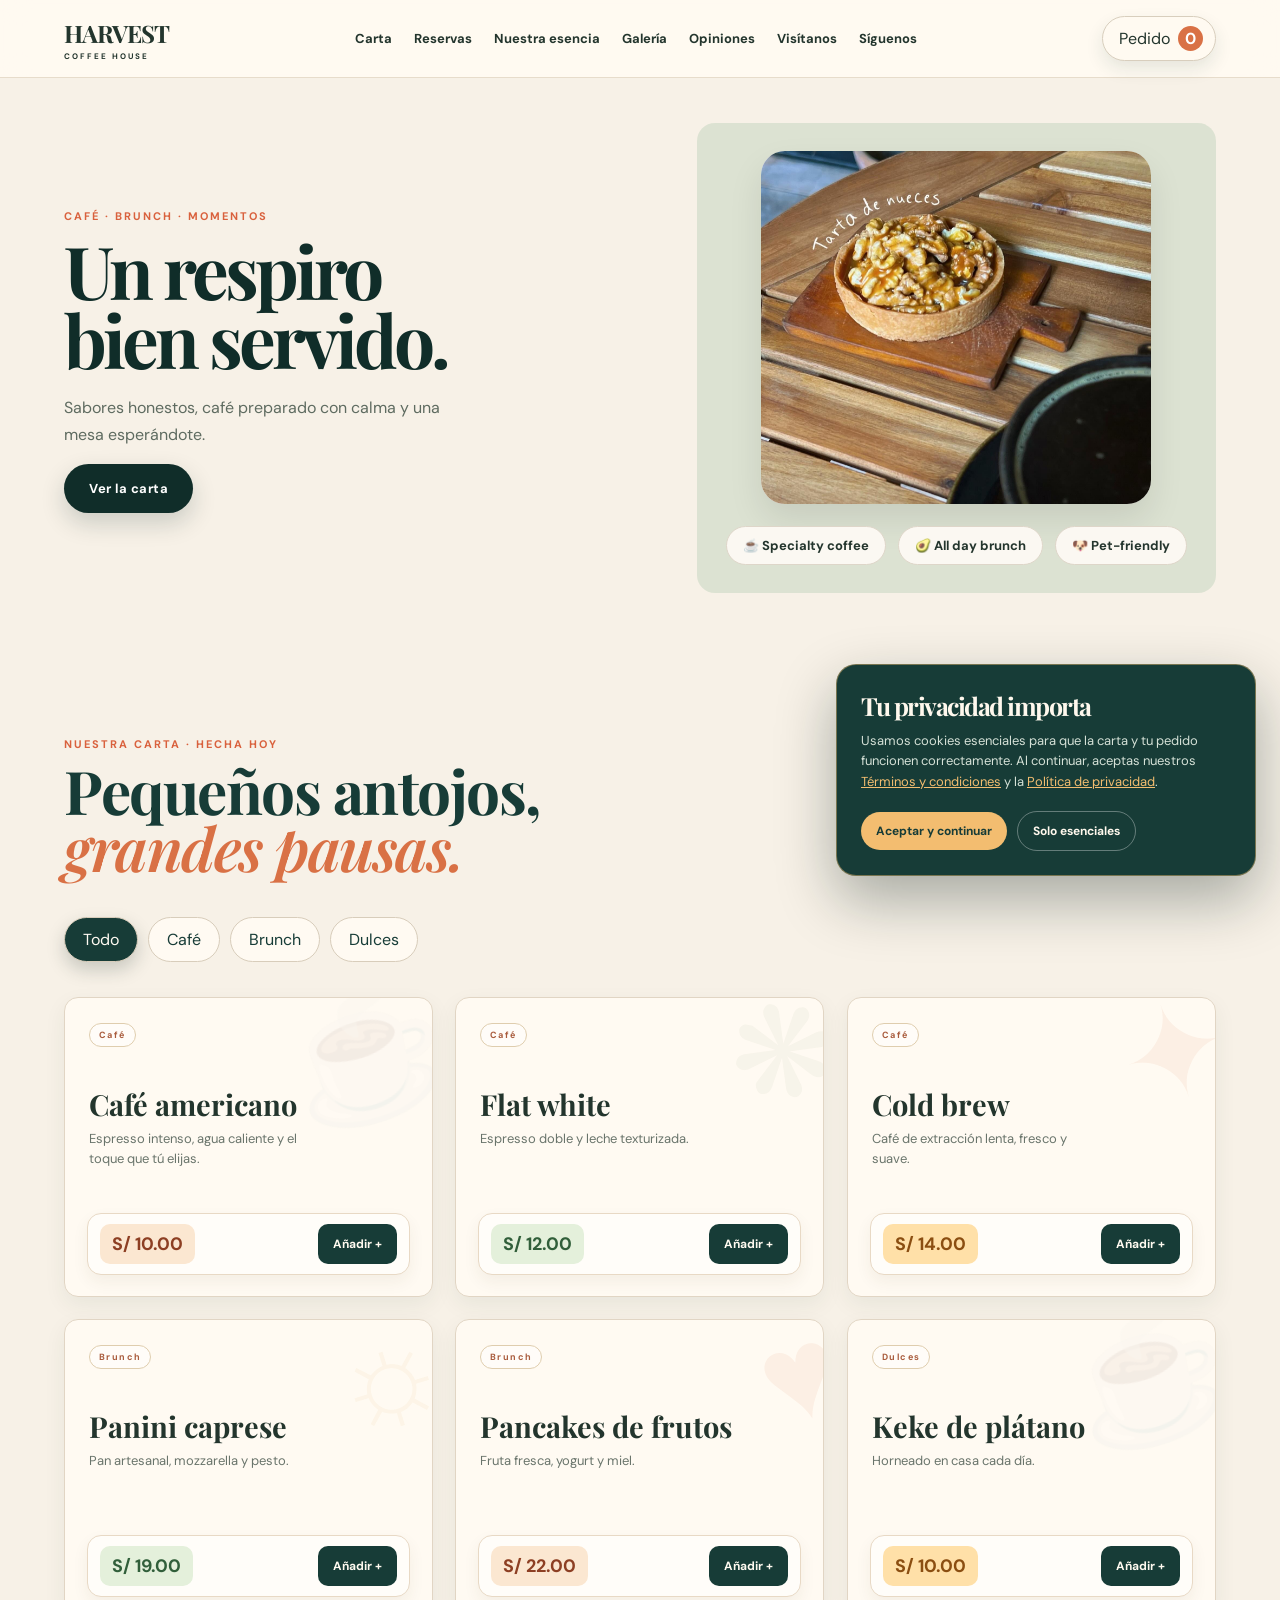
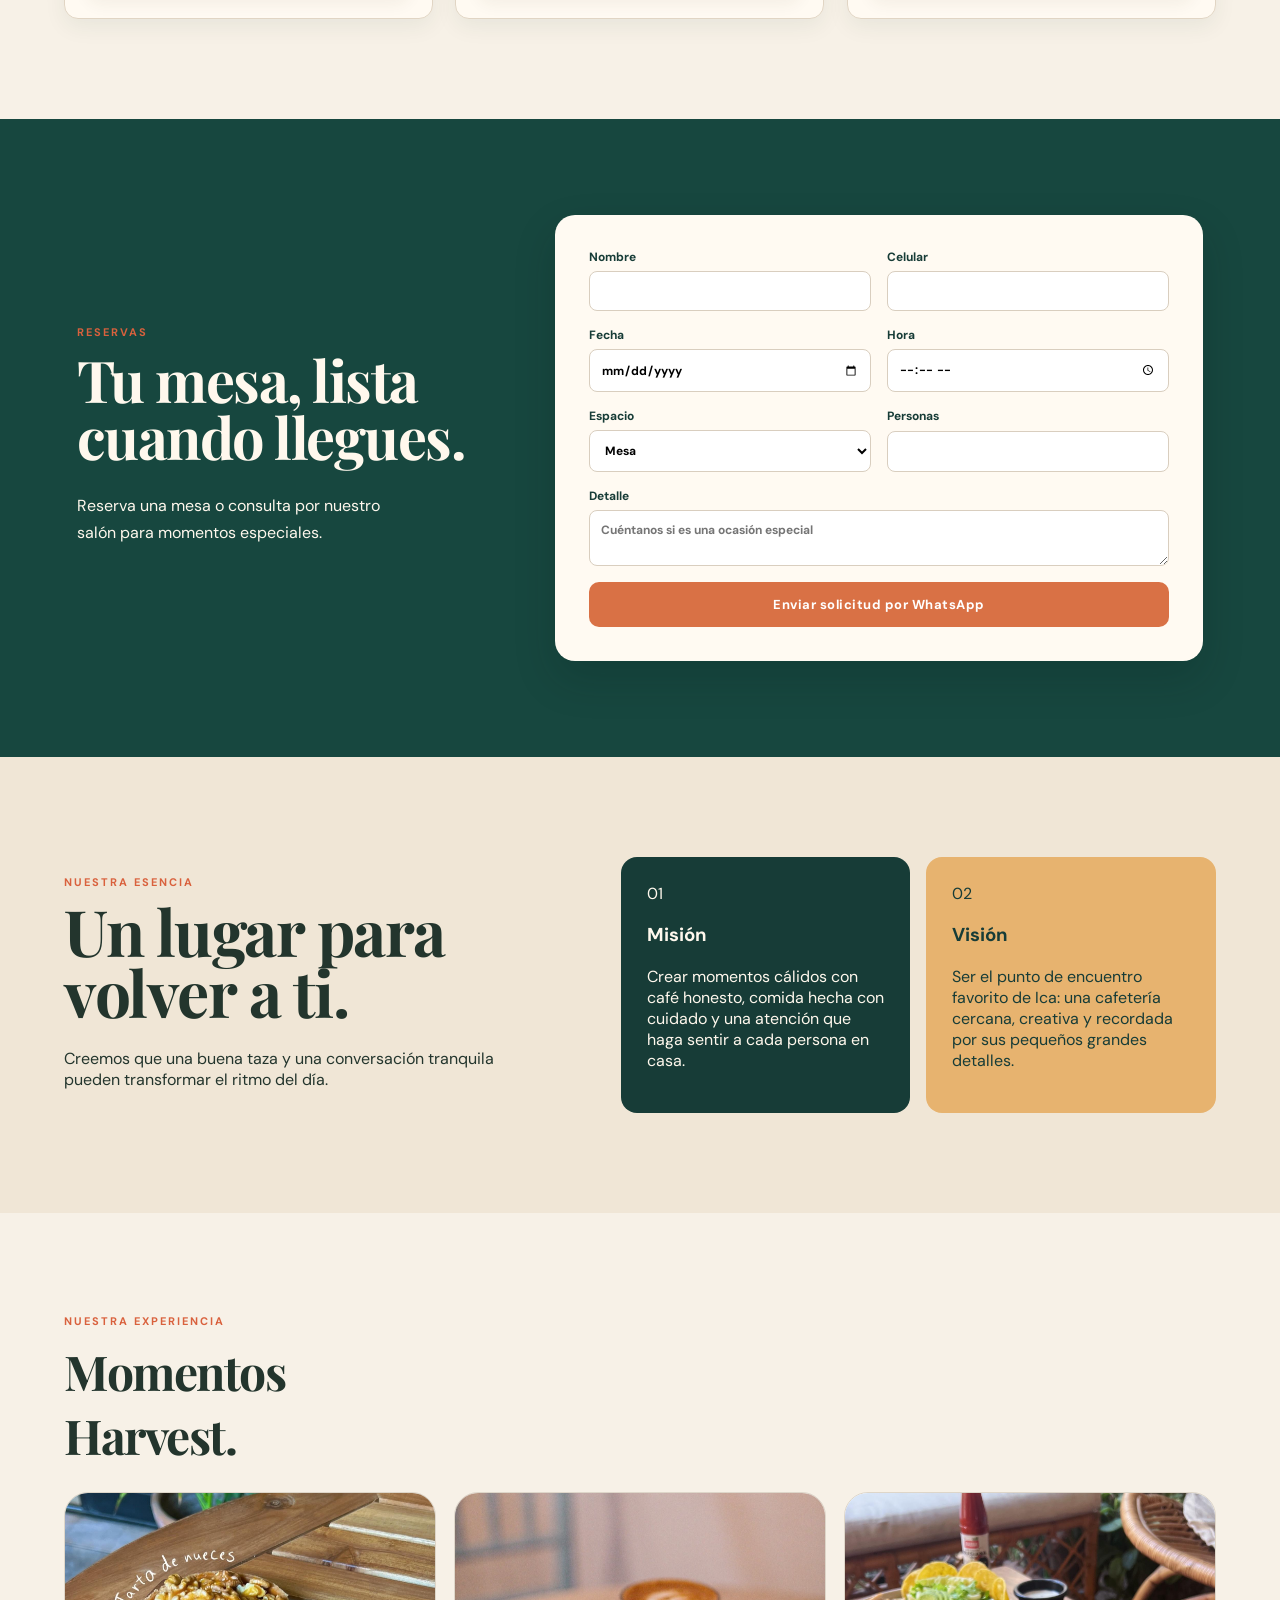
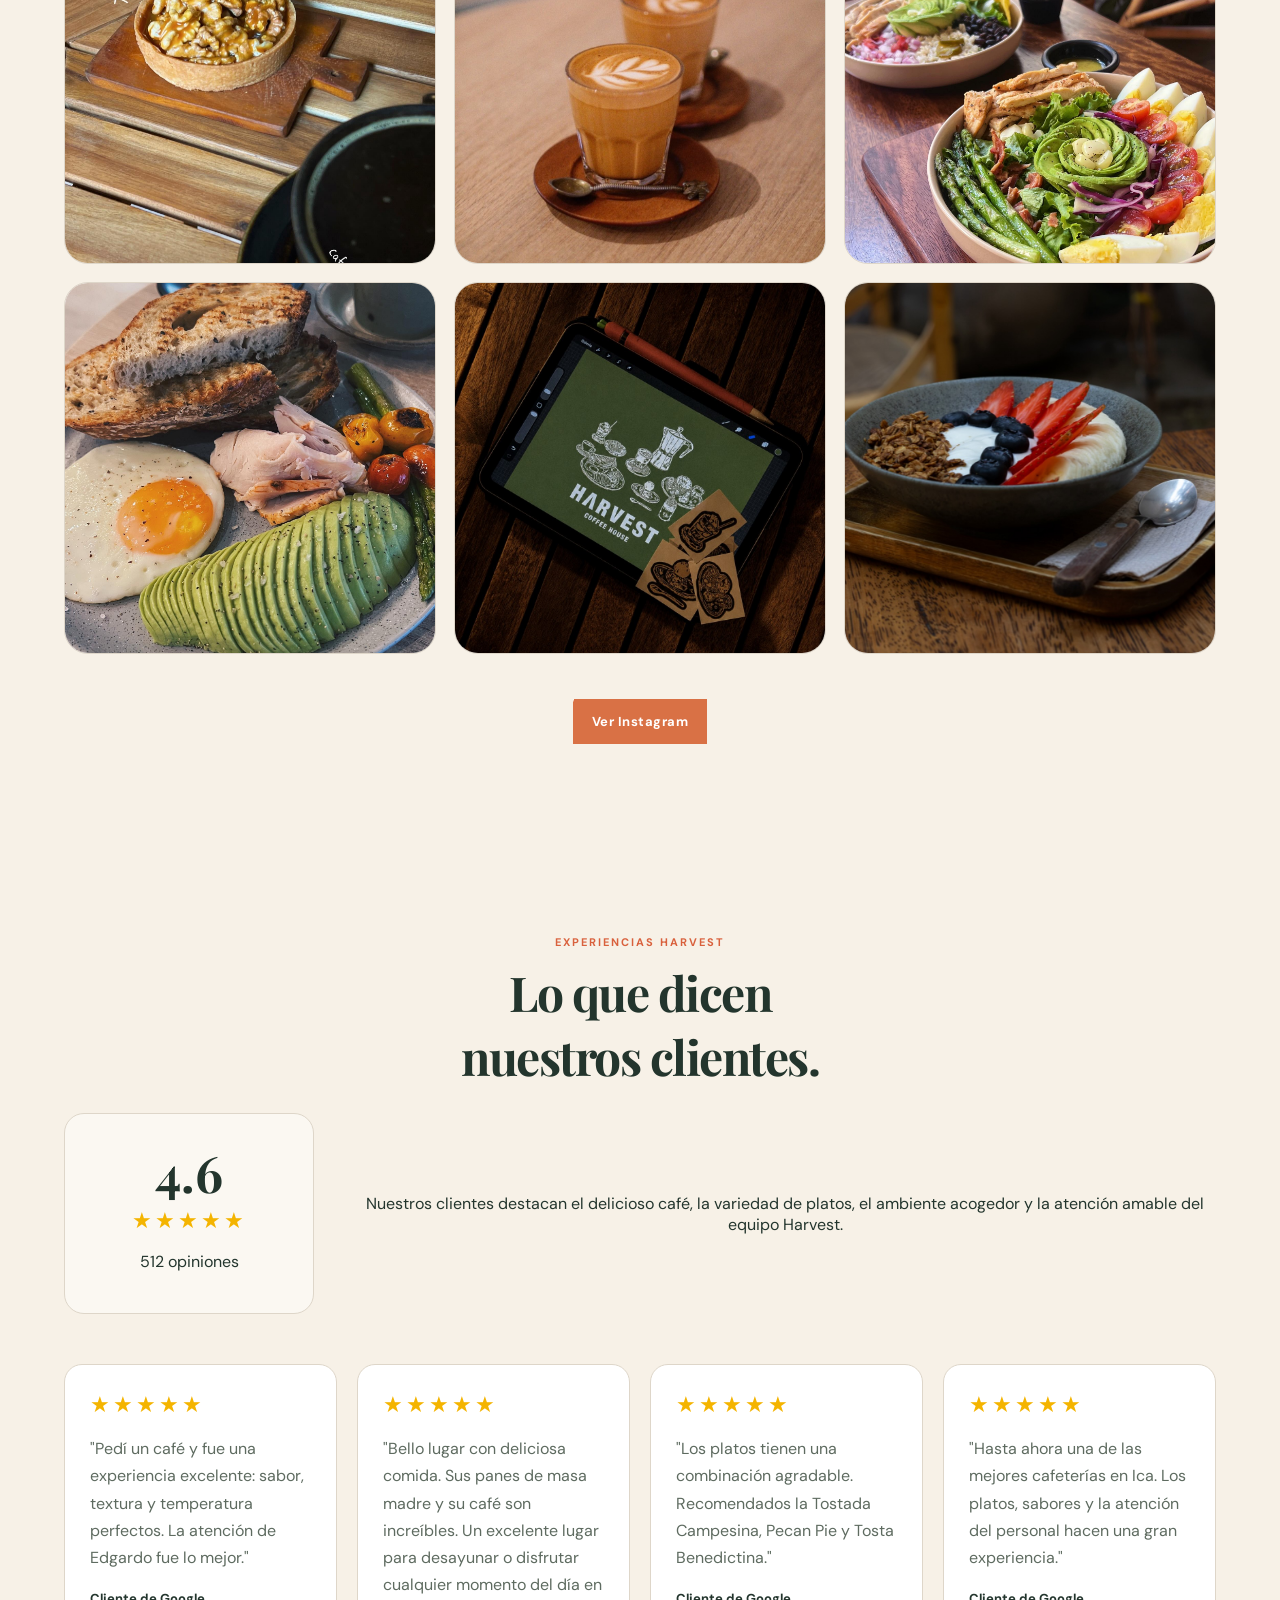
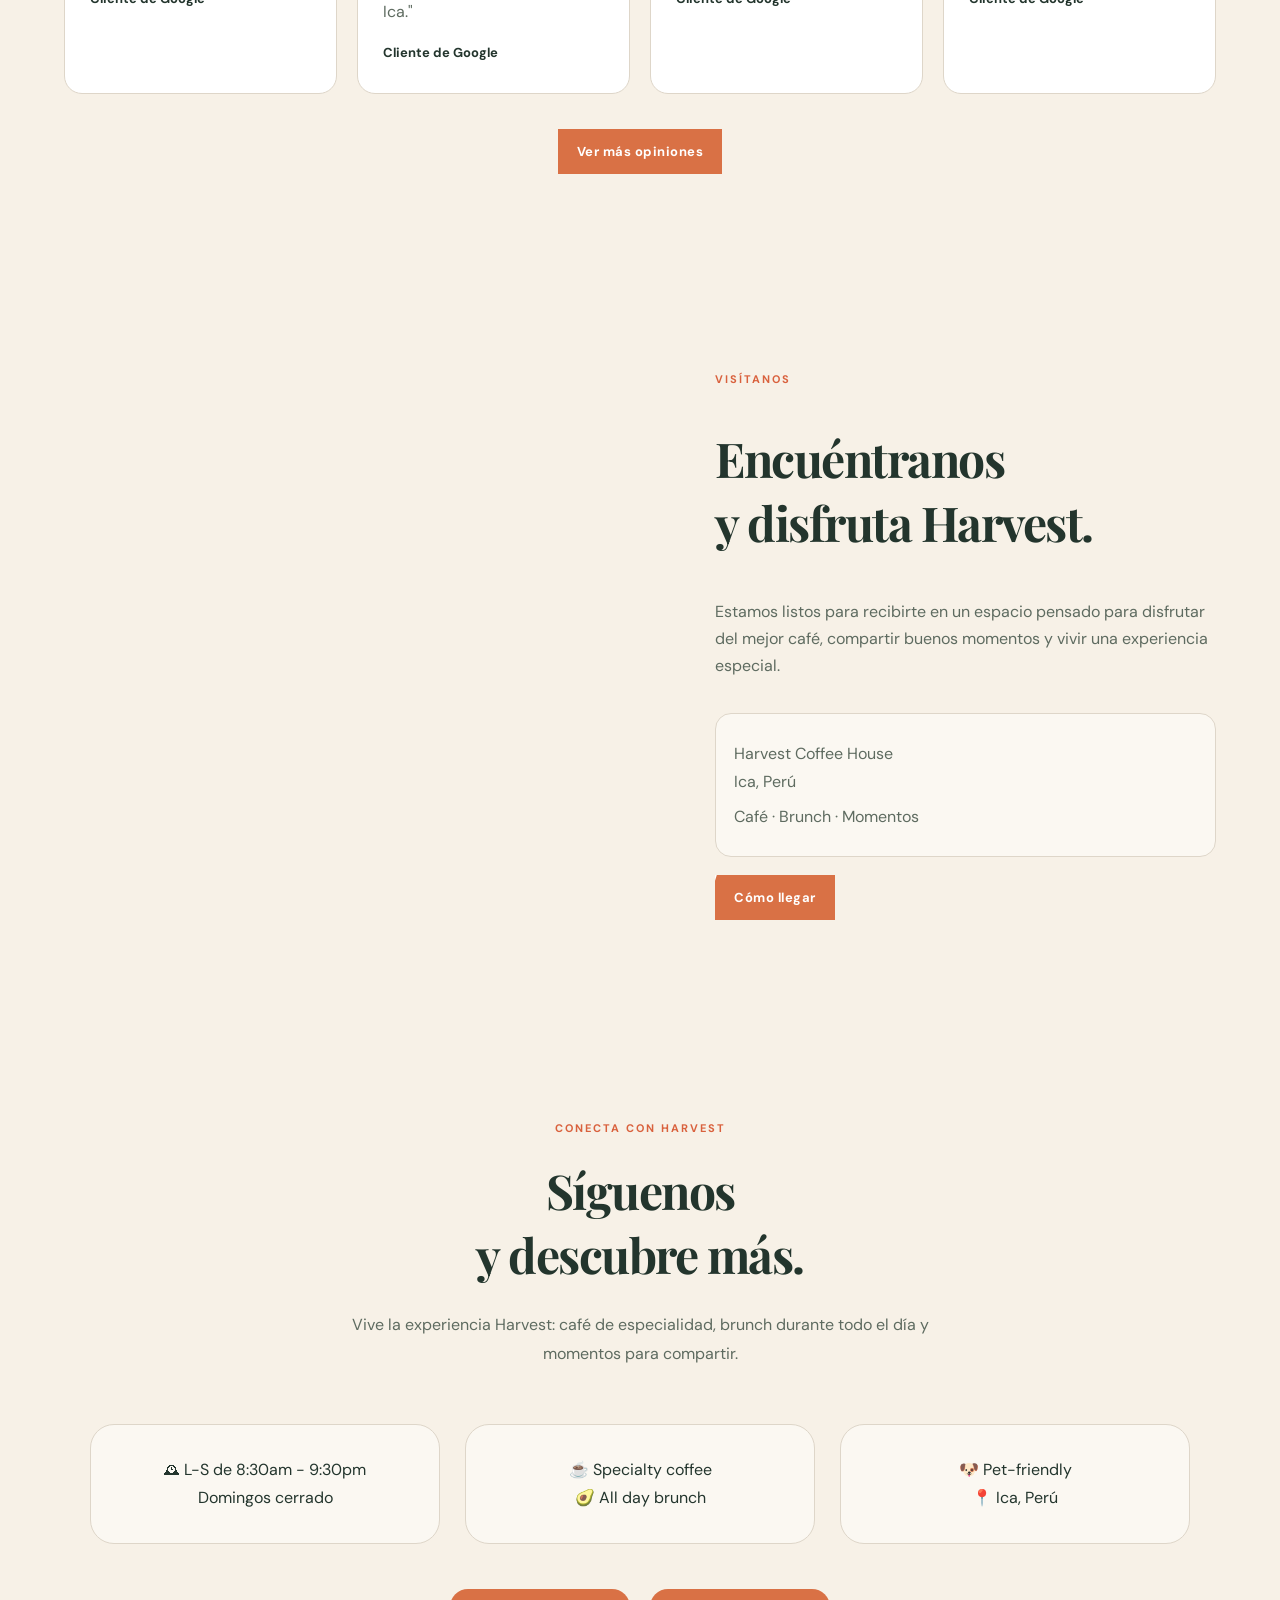
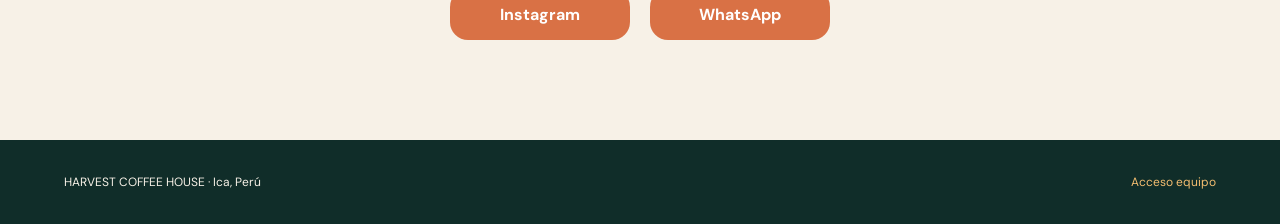
==== commit a5cadefc: "Arreglar navegación móvil" ====
--- a/public/index.html
+++ b/public/index.html
@@ -45,56 +45,45 @@
 
 <header>
 
-    <!-- Logo y nombre de la cafetería -->
     <a class="brand" href="#inicio">
-        HARVEST
-        <span>COFFEE HOUSE</span>
+        HARVEST<span>COFFEE HOUSE</span>
     </a>
 
 
-    <!-- Navegación principal -->
-    <nav>
-
-        <a href="#carta">
-            Carta
-        </a>
-
-        <a href="#reservas">
-            Reservas
-        </a>
-
-        <a href="#mision-vision">
-            Nuestra esencia
-        </a>
-
-        <a href="#galeria">
-           Galería
-        </a>
-
-        <a href="#opiniones">
-            Opiniones
-        </a>
-
-         <a href="#ubicacion">
-            Visitanos
-        </a>
-        <a href="#redes">
-        Síguenos
-        </a>
+    <button
+        class="menu-toggle"
+        id="menu-toggle"
+        type="button"
+        aria-controls="mobile-nav"
+        aria-expanded="false"
+        aria-label="Abrir menú de navegación"
+    >
+        <span aria-hidden="true">☰</span>
+    </button>
+
+
+    <nav id="mobile-nav">
+
+        <a href="#carta">Carta</a>
+
+        <a href="#reservas">Reservas</a>
+
+        <a href="#mision-vision">Nuestra esencia</a>
+
+        <a href="#galeria">Galería</a>
+
+        <a href="#opiniones">Opiniones</a>
+
+        <a href="#ubicacion">Visítanos</a>
+
+        <a href="#redes">Síguenos</a>
 
     </nav>
 
 
-    <!-- Botón que abre el carrito -->
     <button class="cart-open" id="cart-open">
-
         Pedido
-
-        <!-- Número de productos agregados -->
-        <b id="cart-count">
-            0
-        </b>
-
+        <b id="cart-count">0</b>
     </button>
 
 
@@ -2011,4 +2000,4 @@
 
 </body>
 
-</html>+</html>
--- a/public/style.css
+++ b/public/style.css
@@ -683,4 +683,107 @@
         width: 100%;
         max-width: 360px;
     }
-}+}
+/* ======================================
+   MENU MOVIL
+====================================== */
+
+
+.menu-toggle {
+
+    display:none;
+
+    border:0;
+
+    background:none;
+
+    font-size:28px;
+
+    cursor:pointer;
+
+    color:var(--ink);
+
+    line-height:1;
+
+    padding:8px;
+
+    -webkit-tap-highlight-color:transparent;
+
+}
+
+
+
+@media(max-width:760px){
+
+
+    header {
+
+        position:sticky;
+
+    }
+
+
+
+    .menu-toggle {
+
+        display:block;
+
+        order:2;
+
+    }
+
+    .menu-toggle:focus-visible {
+
+        outline:2px solid var(--orange);
+
+        outline-offset:3px;
+
+    }
+
+
+
+    header nav {
+
+        display:none;
+
+        position:absolute;
+
+        top:78px;
+
+        left:0;
+
+        right:0;
+
+        background:#fbf8f2;
+
+        padding:25px;
+
+        border-bottom:1px solid var(--line);
+
+        flex-direction:column;
+
+        gap:18px;
+
+        z-index:20;
+
+    }
+
+
+
+    header nav.open {
+
+        display:flex;
+
+    }
+
+
+
+    .cart-open {
+
+        order:3;
+
+    }
+
+
+
+}
